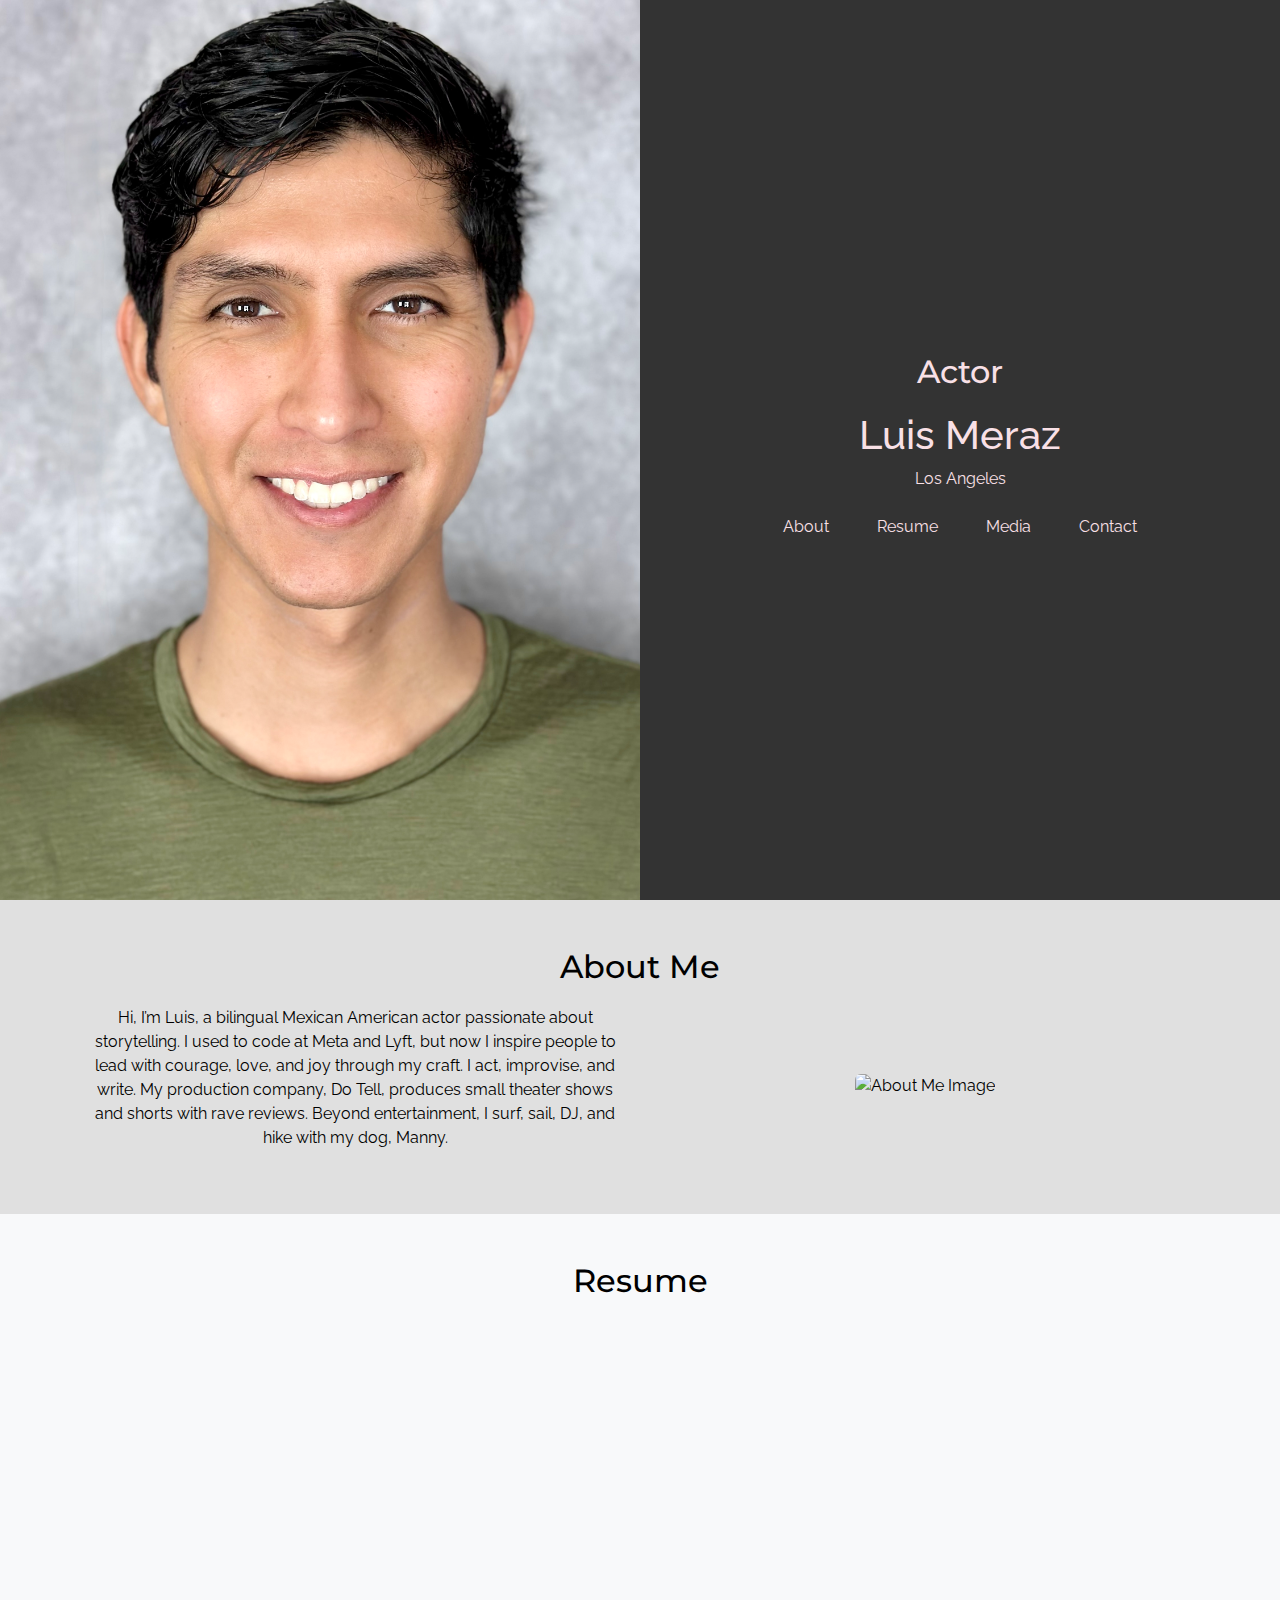
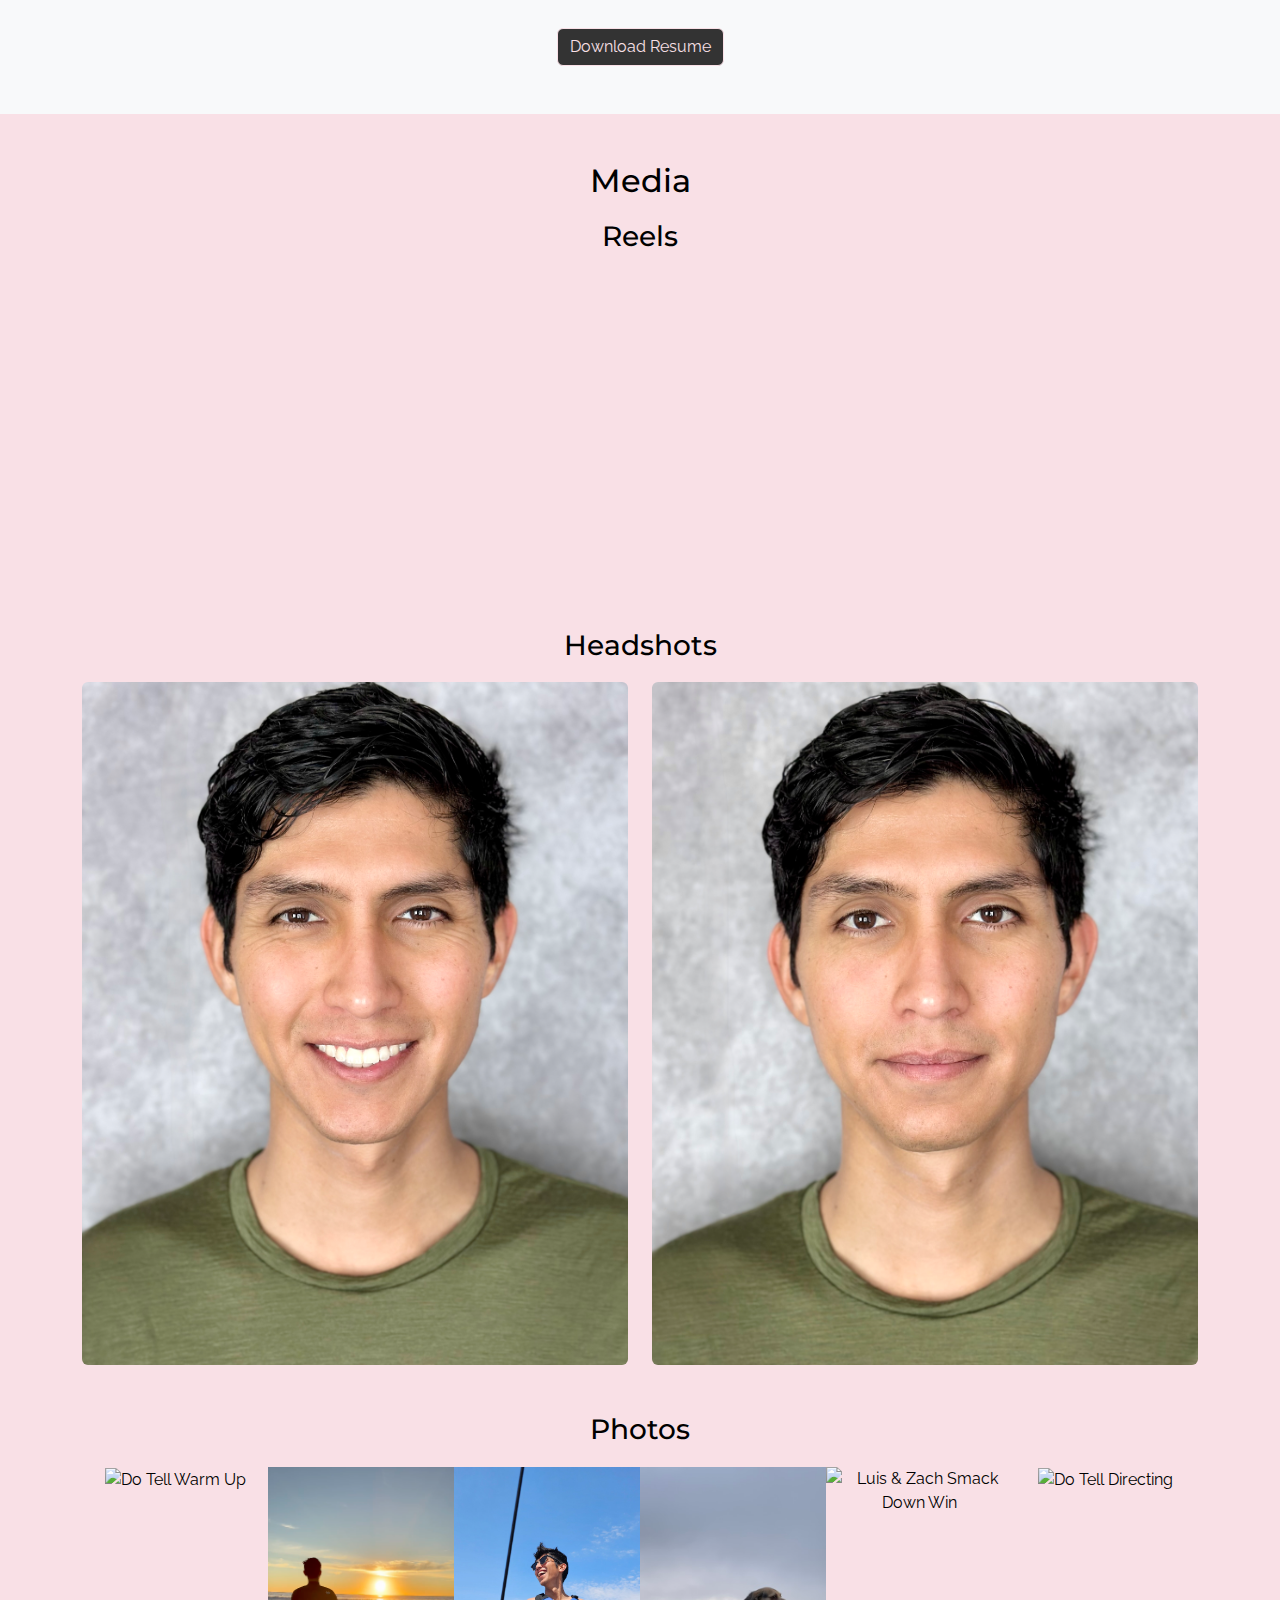
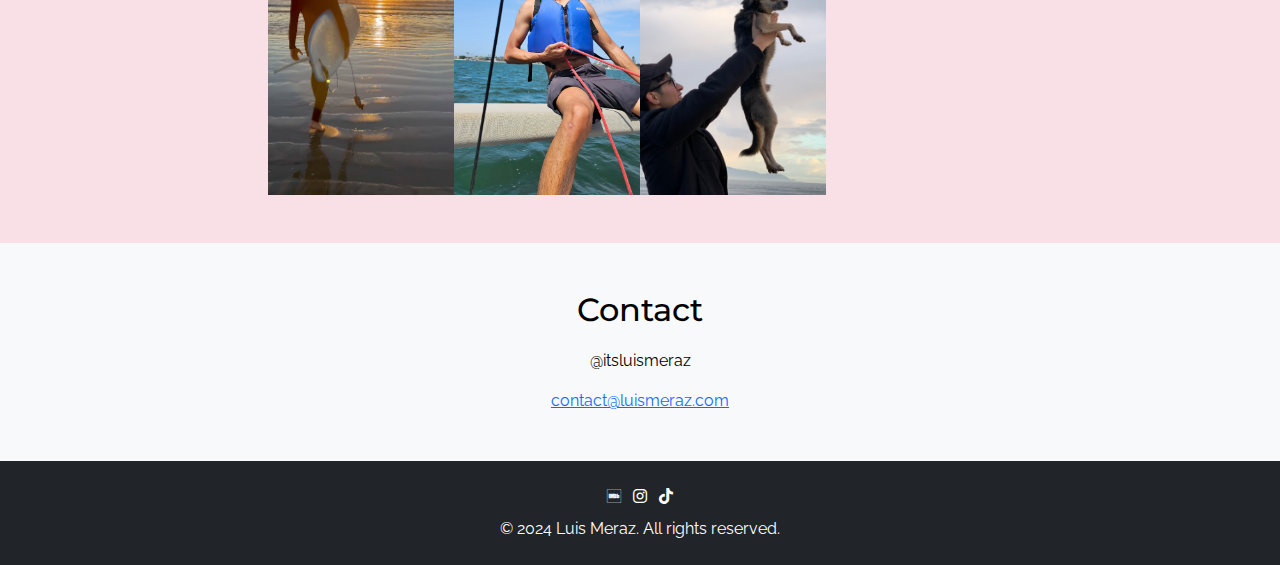
==== index.html @ 1bcaa669 "update footer" ====
<!DOCTYPE html>
<html lang="en">
   <head>
      <meta charset="UTF-8">
      <meta name="viewport" content="width=device-width, initial-scale=1.0">
      <title>Luis Meraz Website</title>
      <!-- External Styles and Fonts -->
      <link rel="stylesheet" href="https://cdnjs.cloudflare.com/ajax/libs/font-awesome/6.4.0/css/all.min.css">
      <link href="https://cdn.jsdelivr.net/npm/bootstrap@5.3.0/dist/css/bootstrap.min.css" rel="stylesheet">
      <link rel="stylesheet" href="styles.css">
      <link href="https://fonts.googleapis.com/css2?family=Raleway:wght@400;700&family=Montserrat:wght@400;700&display=swap" rel="stylesheet">
   </head>
   <body>
      <div class="container-fluid g-0">
         <!-- Header Section -->
         <section id="landing">
            <div class="row g-0">
               <div class="col-md-6 d-flex align-items-center justify-content-center img-container">
                  <img src="images/headshots/luis-meraz-headshot-commercial.jpeg" alt="Actor Headshot" class="img-fluid">
               </div>
               <div class="col-md-6 d-flex align-items-center justify-content-center nav-right">
                  <div class="text-center">
                     <h2 class="actor-title">Actor</h2>
                     <h1 class="actor-name">Luis Meraz</h1>
                     <p class="actor-location">Los Angeles</p>
                     <nav>
                        <ul class="nav justify-content-center">
                           <li class="nav-item mx-2"><a href="#about" class="nav-link">About</a></li>
                           <li class="nav-item mx-2"><a href="#resume" class="nav-link">Resume</a></li>
                           <li class="nav-item mx-2"><a href="#media" class="nav-link">Media</a></li>
                           <li class="nav-item mx-2"><a href="#contact" class="nav-link">Contact</a></li>
                        </ul>
                     </nav>
                  </div>
               </div>
            </div>
         </section>
         <!-- About Section -->
         <section id="about" class="py-5 text-center">
            <div class="container">
               <h2>About Me</h2>
               <div class="row align-items-center">
                  <div class="col-md-6">
                     <p>Hi, I’m Luis, a bilingual Mexican American actor passionate about storytelling. I used to code at Meta and Lyft, but now I inspire people to lead with courage, love, and joy through my craft. I act, improvise, and write. My production company, Do Tell, produces small theater shows and shorts with rave reviews. Beyond entertainment, I surf, sail, DJ, and hike with my dog, Manny.</p>
                  </div>
                  <div class="col-md-6">
                     <img src="images/photos/luis-zach-smackdown-breath.jpg" class="about-img rounded img-fluid" alt="About Me Image">
                  </div>
               </div>
            </div>
         </section>
         <!-- Resume Section -->
         <section id="resume" class="py-5 bg-light text-center">
            <div class="container">
               <h2>Resume</h2>
               <iframe src="files/luis-meraz-actor-resume.pdf#toolbar=0" width="80%" height="300px" class="border-0"></iframe>
            </div>
            <a href="files/luis-meraz-actor-resume.pdf" class="btn btn-custom">Download Resume</a>
         </section>
         <!-- Media Section -->
         <section id="media" class="py-5 text-center">
            <div class="container">
               <h2>Media</h2>
               <!-- Reels Section -->
               <div id="reels" class="mb-5">
                  <h3>Reels</h3>
                  <div class="row">
                     <div class="col-md-6">
                        <!-- <div class="ratio ratio-16x9"> -->
                        <div style="padding:56.25% 0 0 0;position:relative;"><iframe src="https://player.vimeo.com/video/1016632516?h=627ca876b2&badge=0&autopause=0&player_id=0&app_id=58479/embed" allow="autoplay; fullscreen; picture-in-picture" allowfullscreen frameborder="0" style="position:absolute;top:0;left:0;width:100%;height:100%;"></iframe></div>
                        <!-- </div> -->
                     </div>
                     <div class="col-md-6">
                        <!-- <div class="ratio ratio-16x9"> -->
                        <div style="padding:56.25% 0 0 0;position:relative;"><iframe src="https://player.vimeo.com/video/1016399625?h=0dc6b3b6d0&amp;badge=0&amp;autopause=0&amp;player_id=0&amp;app_id=58479" frameborder="0" allow="autoplay; fullscreen; picture-in-picture; clipboard-write" style="position:absolute;top:0;left:0;width:100%;height:100%;" title="luis-meraz-drama-mod-reel-02"></iframe></div>
                        <script src="https://player.vimeo.com/api/player.js"></script>
                        <!-- </div> -->
                     </div>
                  </div>
               </div>
               <!-- Headshots Section -->
               <div id="headshots">
                  <h3>Headshots</h3>
                  <div class="row">
                     <div class="col-md-6"><a href="images/headshots/luis-meraz-headshot-commercial.jpeg" download></a><img src="images/headshots/luis-meraz-headshot-commercial.jpeg" class="img-fluid rounded headshot-img" alt="Commercial Headshot"></a></div>
                     <div class="col-md-6"><a href="images/headshots/luis-meraz-headshot-theatrical.jpeg" download></a><img src="images/headshots/luis-meraz-headshot-theatrical.jpeg" class="img-fluid rounded headshot-img" alt="Theatrical Headshot"></a></div>
                  </div>
               </div>
               <!-- Photos Section -->
               <div id="Photos" class="mt-5">
                  <h3 class="text-center">Photos</h3>
                  <div class="row g-0">
                     <div class="col-md-2 col-sm-3 p-0">
                        <img src="images/photos/do-tell-warm-up.jpg" class="img-fluid rounded-0 photo-img" alt="Do Tell Warm Up">
                     </div>
                     <div class="col-md-2 col-sm-3 p-0">
                      <img src="images/photos/luis-surfing.png" class="img-fluid rounded-0 photo-img" alt="Luis Surfing">
                     </div>
                     <div class="col-md-2 col-sm-3 p-0">
                      <img src="images/photos/luis-sailing.jpg" class="img-fluid rounded-0 photo-img" alt="Luis Sailing">
                     </div>
                     <div class="col-md-2 col-sm-3 p-0">
                      <img src="images/photos/luis-manny.jpeg" class="img-fluid rounded-0 photo-img" alt="Luis & Manny">
                     </div>
                     <div class="col-md-2 col-sm-3 p-0">
                      <img src="images/photos/luis-zach-smackdown-stunned.jpg" class="img-fluid rounded-0 photo-img" alt="Luis & Zach Smack Down Win">
                     </div>
                     <div class="col-md-2 col-sm-3 p-0">
                        <img src="images/photos/do-tell-directing.jpg" class="img-fluid rounded-0 photo-img" alt="Do Tell Directing">
                     </div>
                  </div>
               </div>
            </div>
         </section>
        <!-- Contact Section -->
        <section id="contact" class="py-5 bg-light text-center">
          <div class="container">
              <h2>Contact</h2>
              <p>@itsluismeraz</p>
              <a href= "mailto: contact@luismeraz.com"> contact@luismeraz.com </a>
          </div>
        </section>
         <!-- Footer -->
         <footer class="bg-dark text-white py-4">
            <div class="container text-center">
               <ul class="list-inline mb-0">
                  <li class="list-inline-item"><a class="text-white" href="https://www.imdb.com/name/nm16037724/"><i class="fab fa-imdb"></i></a></li>
                  <li class="list-inline-item"><a class="text-white" href="https://www.instagram.com/itsluismeraz"><i class="fab fa-instagram"></i></a></li>
                  <li class="list-inline-item"><a class="text-white" href="https://www.tiktok.com/@itsluismeraz"><i class="fab fa-tiktok"></i></a></li>
                  <!-- <li class="list-inline-item"><a class="text-white" href="https://www.facebook.com/itsluismeraz"><i class="fab fa-facebook-f"></i></a></li> -->
                  <!-- <li class="list-inline-item"><a class="text-white" href="https://twitter.com/itsluismeraz"><i class="fab fa-twitter"></i></a></li> -->
               </ul>
               <p class="mb-0 mt-2">&#169; 2024 Luis Meraz. All rights reserved.</p>
            </div>
         </footer>
      </div>
      <!-- Bootstrap JS -->
      <script src="https://cdn.jsdelivr.net/npm/bootstrap@5.3.0/dist/js/bootstrap.bundle.min.js"></script>
   </body>
</html>
---- styles.css ----
:root {
    --primary-color: #f5f5dc;         /* Soft Beige */
    --secondary-color: #e0e0e0;       /* Light Warm Gray */
    --accent-color: #f9e0e6;          /* Pale Pink */
    --highlight-color: #333;          /* Dark Gray */
    --text-color: #000;               /* Black for Text */
  }
  
  /* Global Styling */
  body, html {
    height: 100%;
    font-family: 'Raleway', sans-serif;
    background-color: var(--primary-color);
    color: var(--text-color);
  }

  /* Container Styling */
.img-container {
    height: 100vh;  /* Full viewport height by default */
  }
  
  /* Container Styling */
  .container-fluid {
    height: 100vh;
    background-color: var(--primary-color);
  }
  
/* Image Styling */
.img-fluid {
    width: 100%;
    height: 100%;  /* Make image fill the container */
    object-fit: cover;  /* Ensure the image covers the container */
  }
  
  
  /* Navigation & Button Styling */
  .nav-right, .btn-custom {
    background-color: var(--highlight-color);
    color: var(--accent-color);
  }
  
  .nav-link, .btn-custom {
    color: var(--accent-color);
  }
  
  .btn-custom {
    border: 1px solid var(--accent-color);
  }
  
  .btn-custom:hover {
    background-color: var(--accent-color);
    color: var(--highlight-color);
  }
  
  /* Section Headers */
  section h2, section h3 {
    font-family: 'Montserrat', sans-serif;
    margin-bottom: 20px;
  }
  
  /* Section Background Colors */
  #about {
    background-color: var(--secondary-color);
  }
  
  #resume, #improv {
    background-color: var(--primary-color);
  }
  
  #media {
    background-color: var(--accent-color);
  }
  
  /* Responsive Styles */
  @media (max-width: 768px) {
    .nav-item {
      margin: 10px 0;
    }
  
    iframe {
      width: 100%;
    }
  
    .ratio {
      height: 300px;
    }
  }
  
  /* Responsive Styling for Mobile */
@media (max-width: 768px) {
    .img-container {
      height: 60vh;  /* Half of the viewport height on mobile */
    }
  }
  
  /* Image Styling for About Me Section */
.about-img {
    width: 60%;  /* Set a smaller width */
    height: auto;  /* Maintain aspect ratio */
    margin: 20px auto;  /* Center the image */
  }
  

  /* Default Image Styling */
.headshot-img {
    width: 100%;   /* Full width by default */
    height: auto;  /* Maintain aspect ratio */
  }
  
  /* Mobile Specific Styling */
  @media (max-width: 768px) {
    .headshot-img {
      width: 75%;  /* Reduce width to 75% on mobile */
      margin: 10px auto; /* Center with margin */
    }

    .photo-img {
      width: 75%;  /* Reduce width to 75% on mobile */
      margin: 10px auto; /* Center with margin */
    }
  }
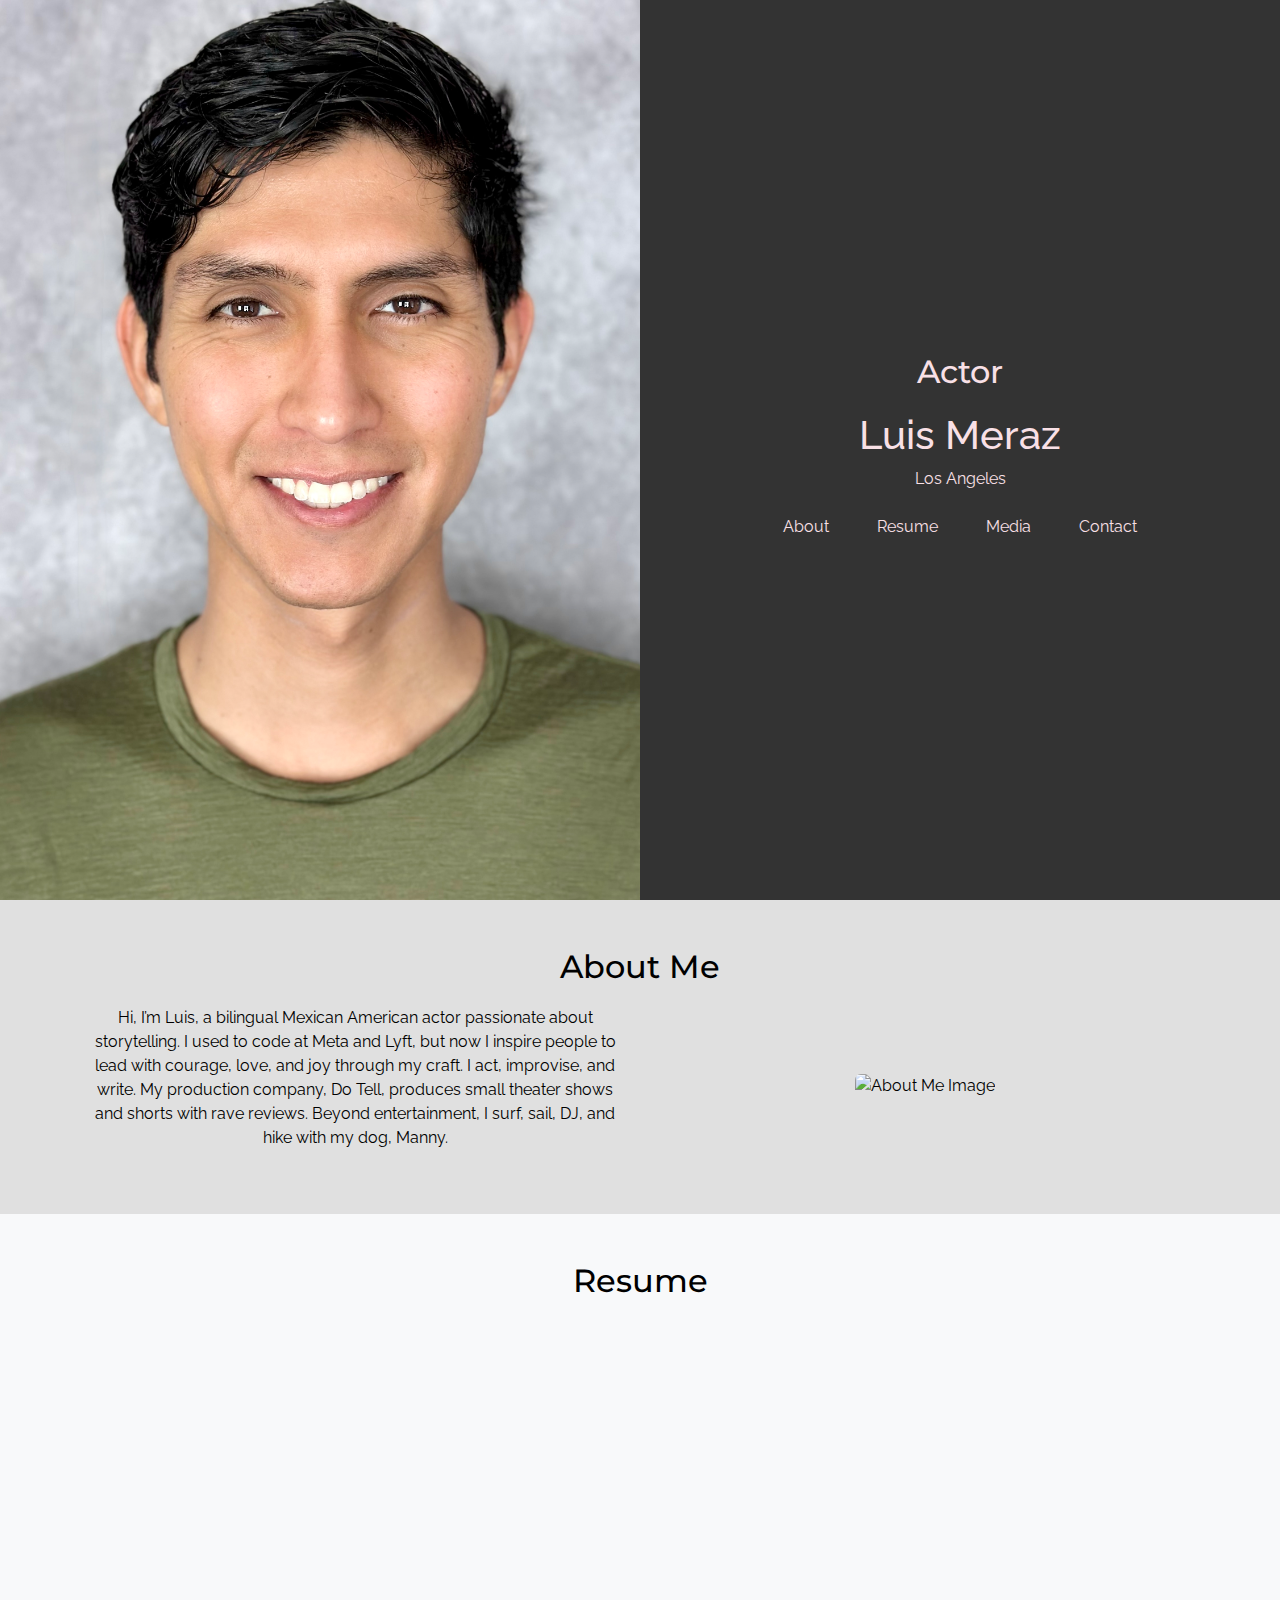
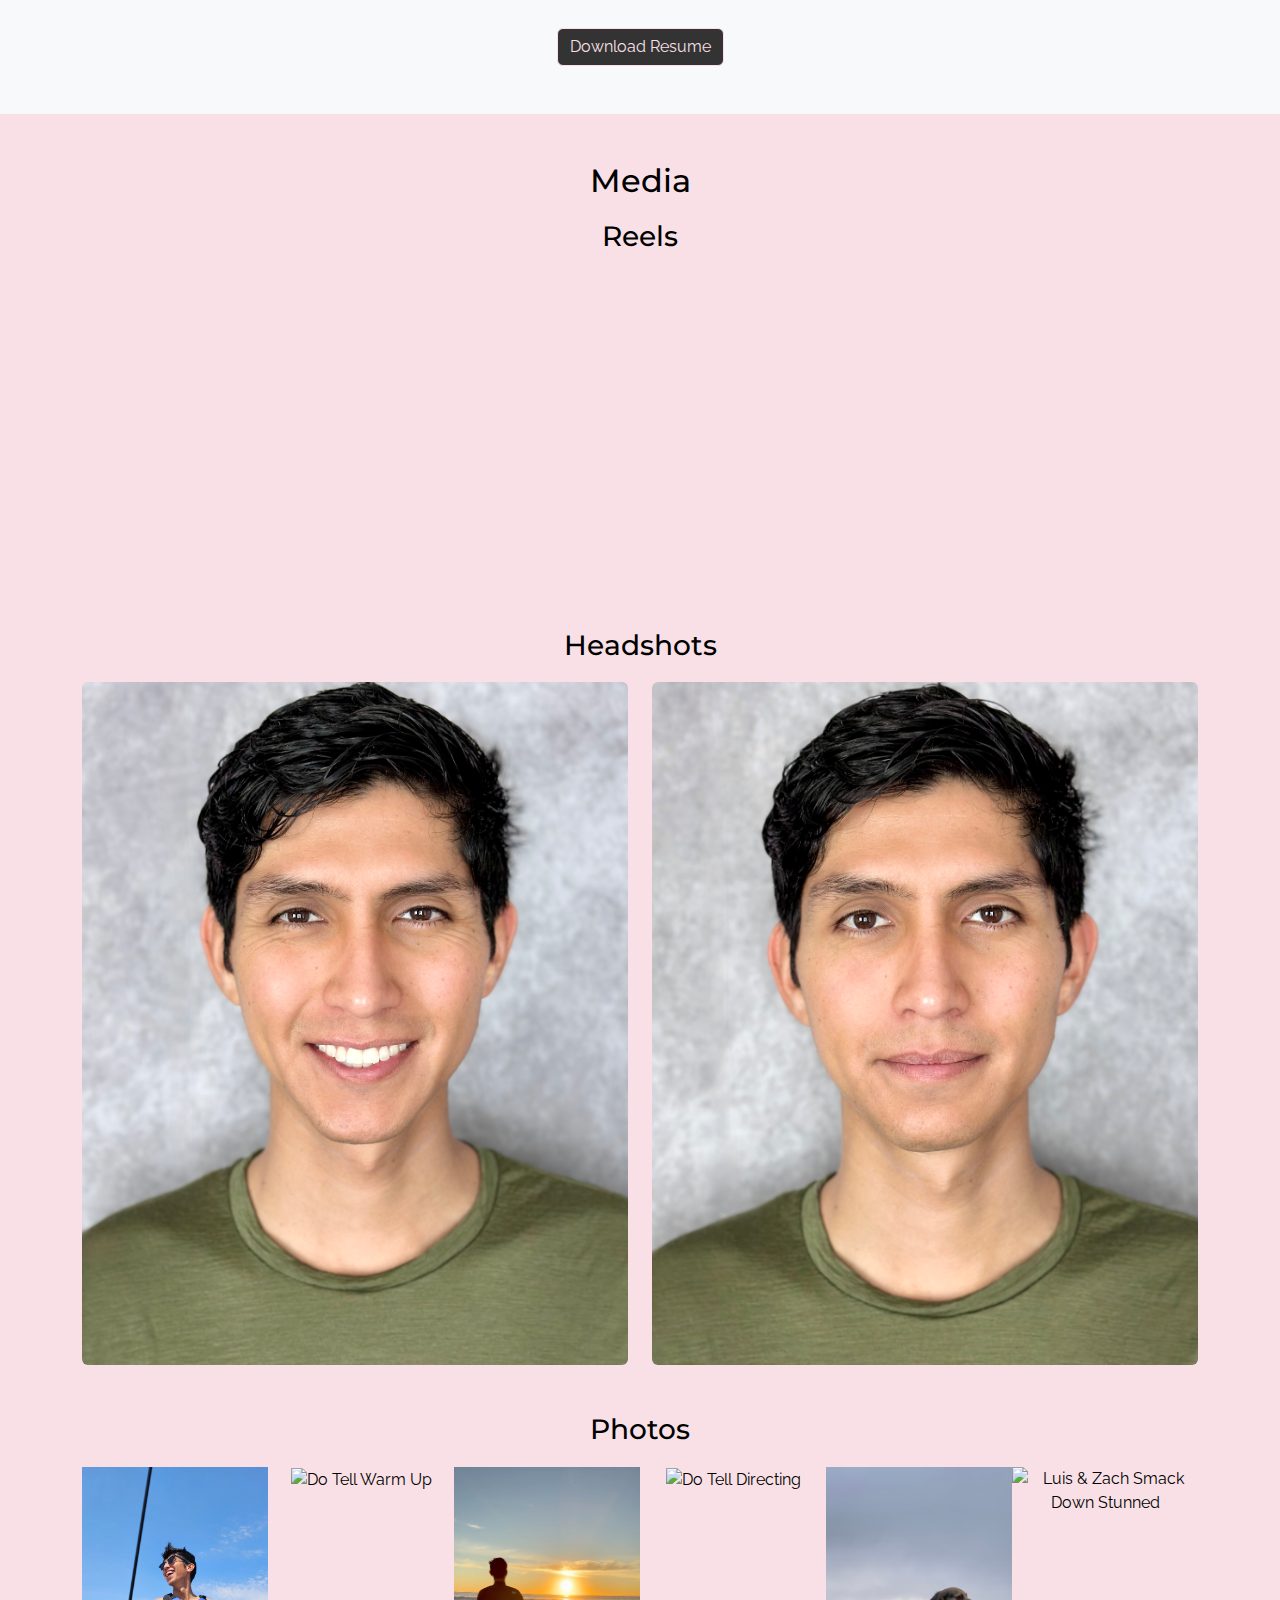
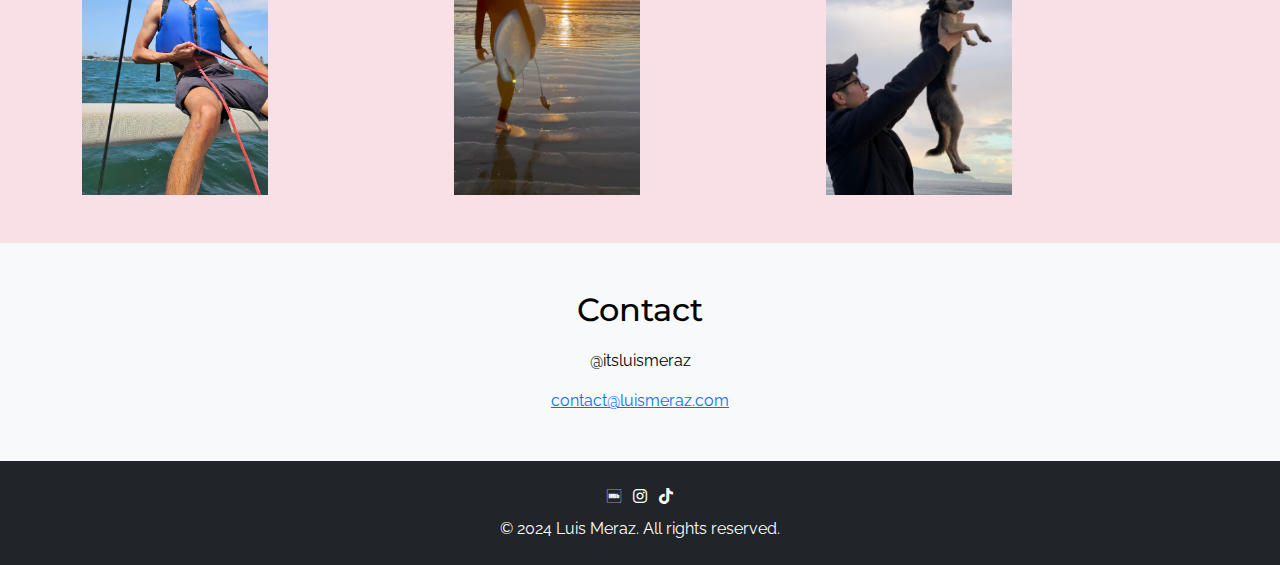
==== commit 3299f09e: "reorder photos" ====
--- a/index.html
+++ b/index.html
@@ -91,22 +91,22 @@
                   <h3 class="text-center">Photos</h3>
                   <div class="row g-0">
                      <div class="col-md-2 col-sm-3 p-0">
+                        <img src="images/photos/luis-sailing.jpg" class="img-fluid rounded-0 photo-img" alt="Luis Sailing">
+                     </div>
+                     <div class="col-md-2 col-sm-3 p-0">
                         <img src="images/photos/do-tell-warm-up.jpg" class="img-fluid rounded-0 photo-img" alt="Do Tell Warm Up">
                      </div>
                      <div class="col-md-2 col-sm-3 p-0">
                       <img src="images/photos/luis-surfing.png" class="img-fluid rounded-0 photo-img" alt="Luis Surfing">
                      </div>
                      <div class="col-md-2 col-sm-3 p-0">
-                      <img src="images/photos/luis-sailing.jpg" class="img-fluid rounded-0 photo-img" alt="Luis Sailing">
+                        <img src="images/photos/do-tell-directing.jpg" class="img-fluid rounded-0 photo-img" alt="Do Tell Directing">
                      </div>
                      <div class="col-md-2 col-sm-3 p-0">
-                      <img src="images/photos/luis-manny.jpeg" class="img-fluid rounded-0 photo-img" alt="Luis & Manny">
-                     </div>
+                        <img src="images/photos/luis-manny.jpeg" class="img-fluid rounded-0 photo-img" alt="Luis & Manny">
+                       </div>
                      <div class="col-md-2 col-sm-3 p-0">
-                      <img src="images/photos/luis-zach-smackdown-stunned.jpg" class="img-fluid rounded-0 photo-img" alt="Luis & Zach Smack Down Win">
-                     </div>
-                     <div class="col-md-2 col-sm-3 p-0">
-                        <img src="images/photos/do-tell-directing.jpg" class="img-fluid rounded-0 photo-img" alt="Do Tell Directing">
+                      <img src="images/photos/luis-zach-smackdown-stunned.jpg" class="img-fluid rounded-0 photo-img" alt="Luis & Zach Smack Down Stunned">
                      </div>
                   </div>
                </div>
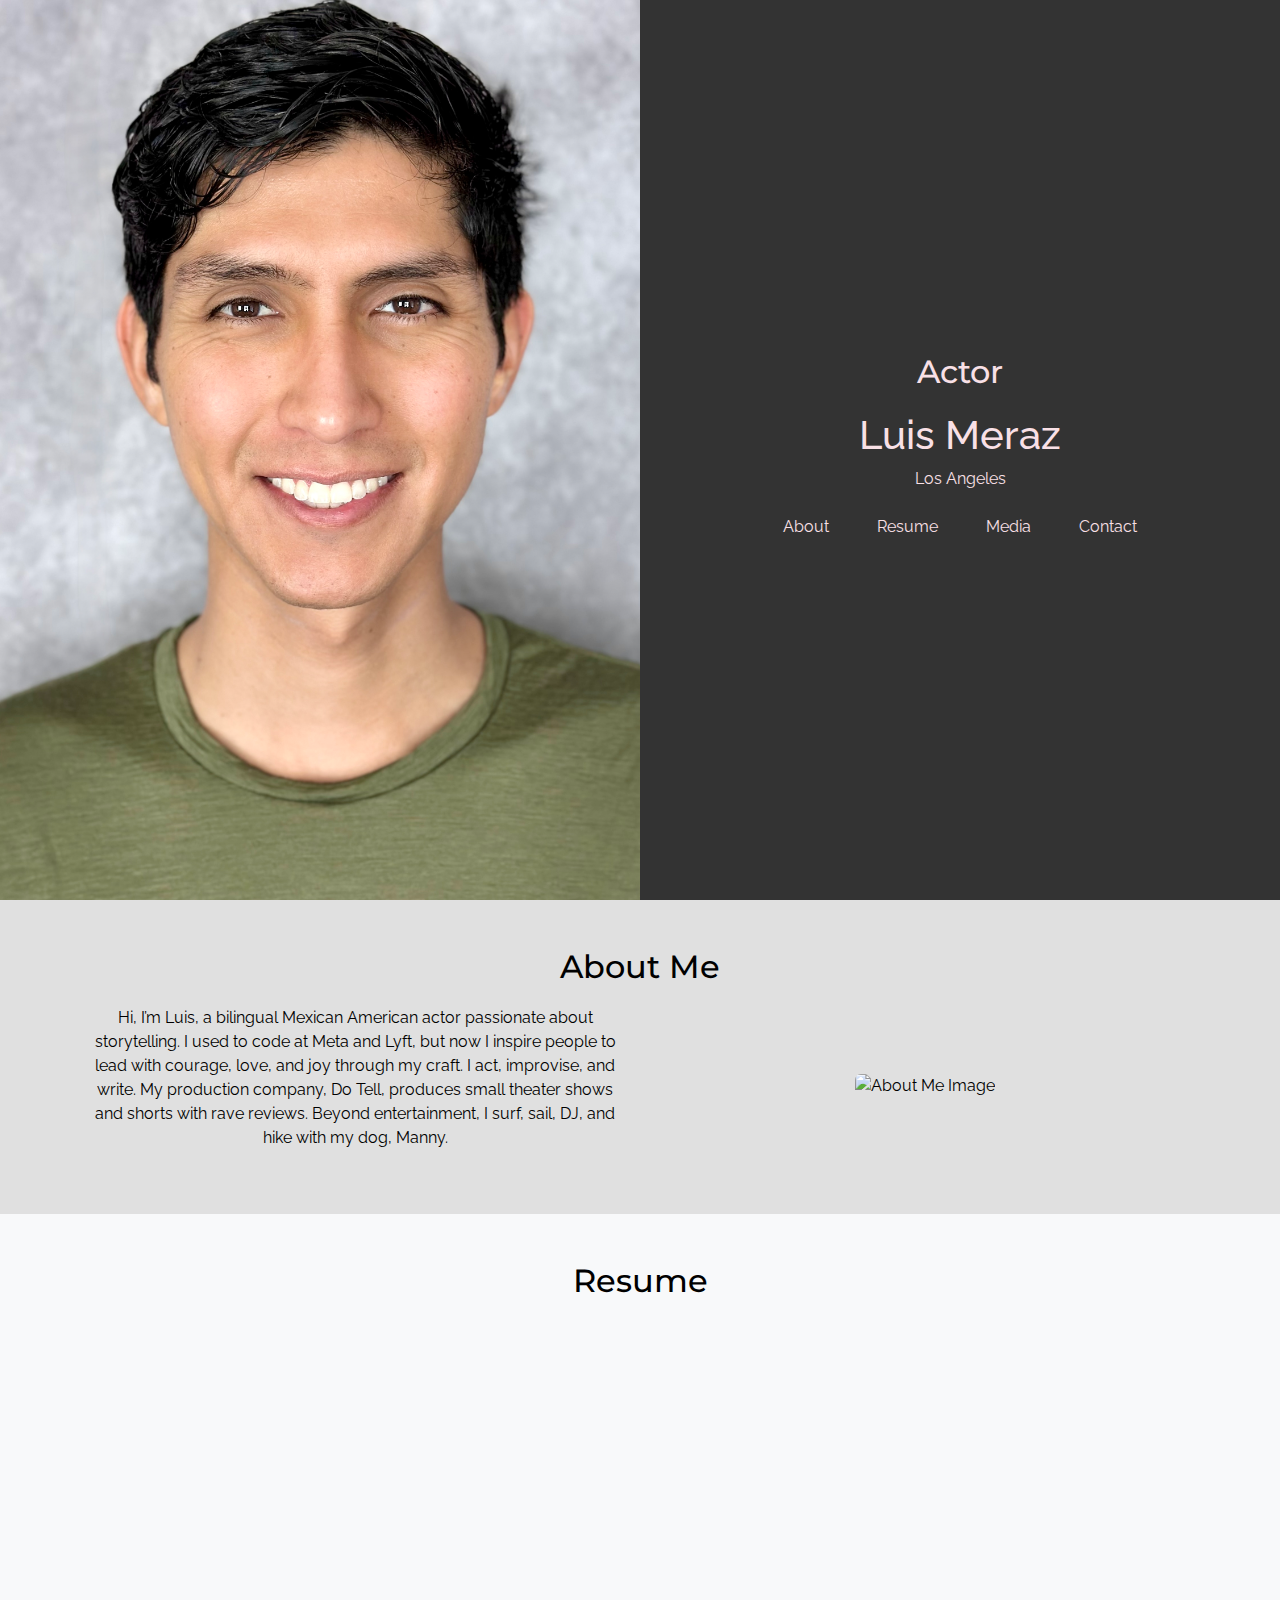
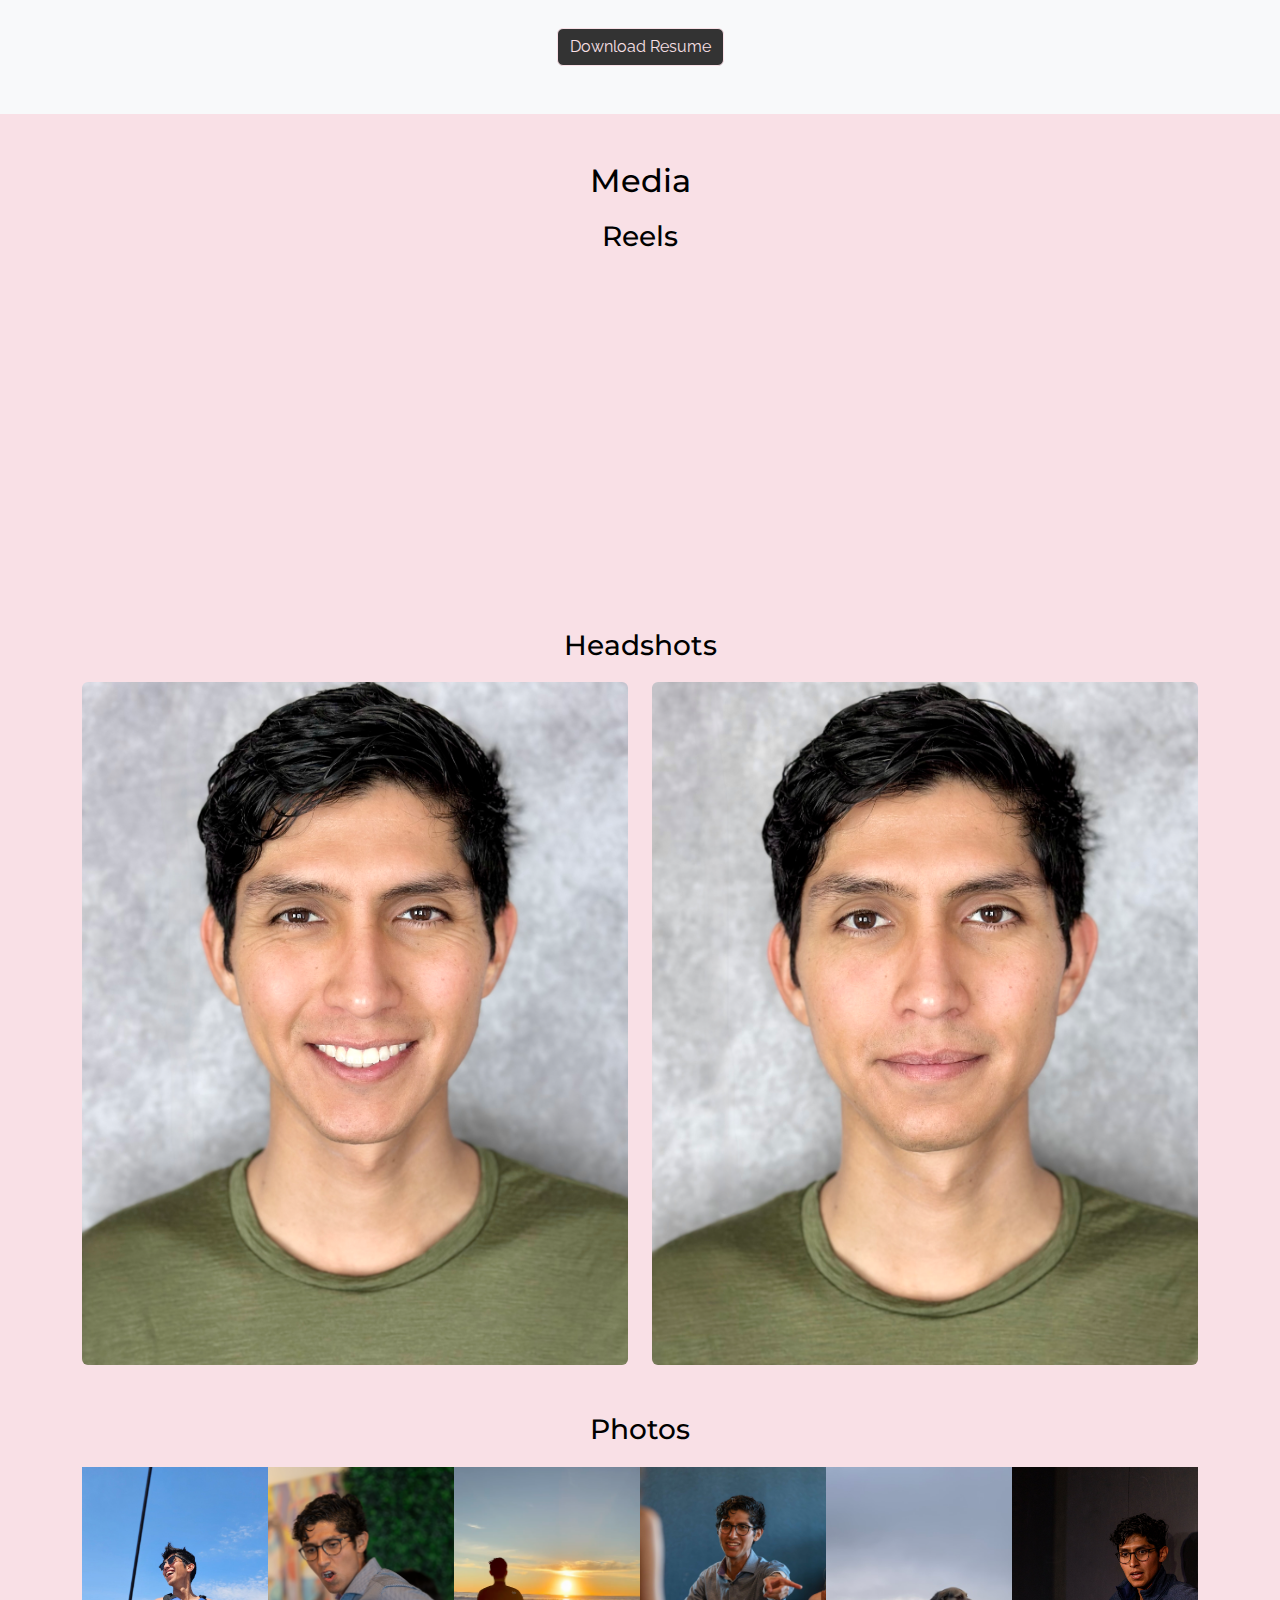
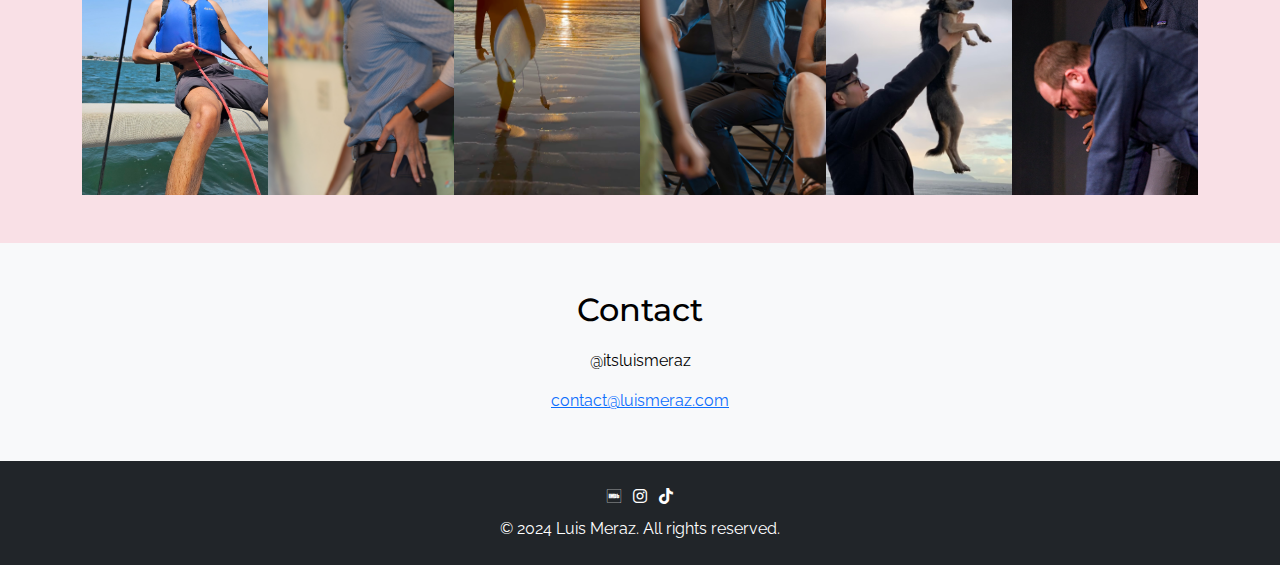
==== commit 49126c89: "minimize photo storage" ====
--- a/index.html
+++ b/index.html
@@ -72,7 +72,7 @@
                      </div>
                      <div class="col-md-6">
                         <!-- <div class="ratio ratio-16x9"> -->
-                        <div style="padding:56.25% 0 0 0;position:relative;"><iframe src="https://player.vimeo.com/video/1016399625?h=0dc6b3b6d0&amp;badge=0&amp;autopause=0&amp;player_id=0&amp;app_id=58479" frameborder="0" allow="autoplay; fullscreen; picture-in-picture; clipboard-write" style="position:absolute;top:0;left:0;width:100%;height:100%;" title="luis-meraz-drama-mod-reel-02"></iframe></div>
+                        <div style="padding:56.25% 0 0 0;position:relative;"><iframe src="https://player.vimeo.com/video/1016398601?h=9e50e3033f&amp;badge=0&amp;autopause=0&amp;player_id=0&amp;app_id=58479" frameborder="0" allow="autoplay; fullscreen; picture-in-picture; clipboard-write" style="position:absolute;top:0;left:0;width:100%;height:100%;" title="luis-meraz-drama-mod-reel-02"></iframe></div>
                         <script src="https://player.vimeo.com/api/player.js"></script>
                         <!-- </div> -->
                      </div>
@@ -91,22 +91,22 @@
                   <h3 class="text-center">Photos</h3>
                   <div class="row g-0">
                      <div class="col-md-2 col-sm-3 p-0">
-                        <img src="images/photos/luis-sailing.jpg" class="img-fluid rounded-0 photo-img" alt="Luis Sailing">
+                        <img src="images/photos/luis-sailing-min.jpg" class="img-fluid rounded-0 photo-img" alt="Luis Sailing">
                      </div>
                      <div class="col-md-2 col-sm-3 p-0">
-                        <img src="images/photos/do-tell-warm-up.jpg" class="img-fluid rounded-0 photo-img" alt="Do Tell Warm Up">
+                        <img src="images/photos/do-tell-warm-up-min.jpg" class="img-fluid rounded-0 photo-img" alt="Do Tell Warm Up">
                      </div>
                      <div class="col-md-2 col-sm-3 p-0">
-                      <img src="images/photos/luis-surfing.png" class="img-fluid rounded-0 photo-img" alt="Luis Surfing">
+                      <img src="images/photos/luis-surfing-min.png" class="img-fluid rounded-0 photo-img" alt="Luis Surfing">
                      </div>
                      <div class="col-md-2 col-sm-3 p-0">
-                        <img src="images/photos/do-tell-directing.jpg" class="img-fluid rounded-0 photo-img" alt="Do Tell Directing">
+                        <img src="images/photos/do-tell-directing-min.jpg" class="img-fluid rounded-0 photo-img" alt="Do Tell Directing">
                      </div>
                      <div class="col-md-2 col-sm-3 p-0">
-                        <img src="images/photos/luis-manny.jpeg" class="img-fluid rounded-0 photo-img" alt="Luis & Manny">
+                        <img src="images/photos/luis-manny-min.jpeg" class="img-fluid rounded-0 photo-img" alt="Luis & Manny">
                        </div>
                      <div class="col-md-2 col-sm-3 p-0">
-                      <img src="images/photos/luis-zach-smackdown-stunned.jpg" class="img-fluid rounded-0 photo-img" alt="Luis & Zach Smack Down Stunned">
+                      <img src="images/photos/luis-zach-smackdown-stunned-min.jpg" class="img-fluid rounded-0 photo-img" alt="Luis & Zach Smack Down Stunned">
                      </div>
                   </div>
                </div>
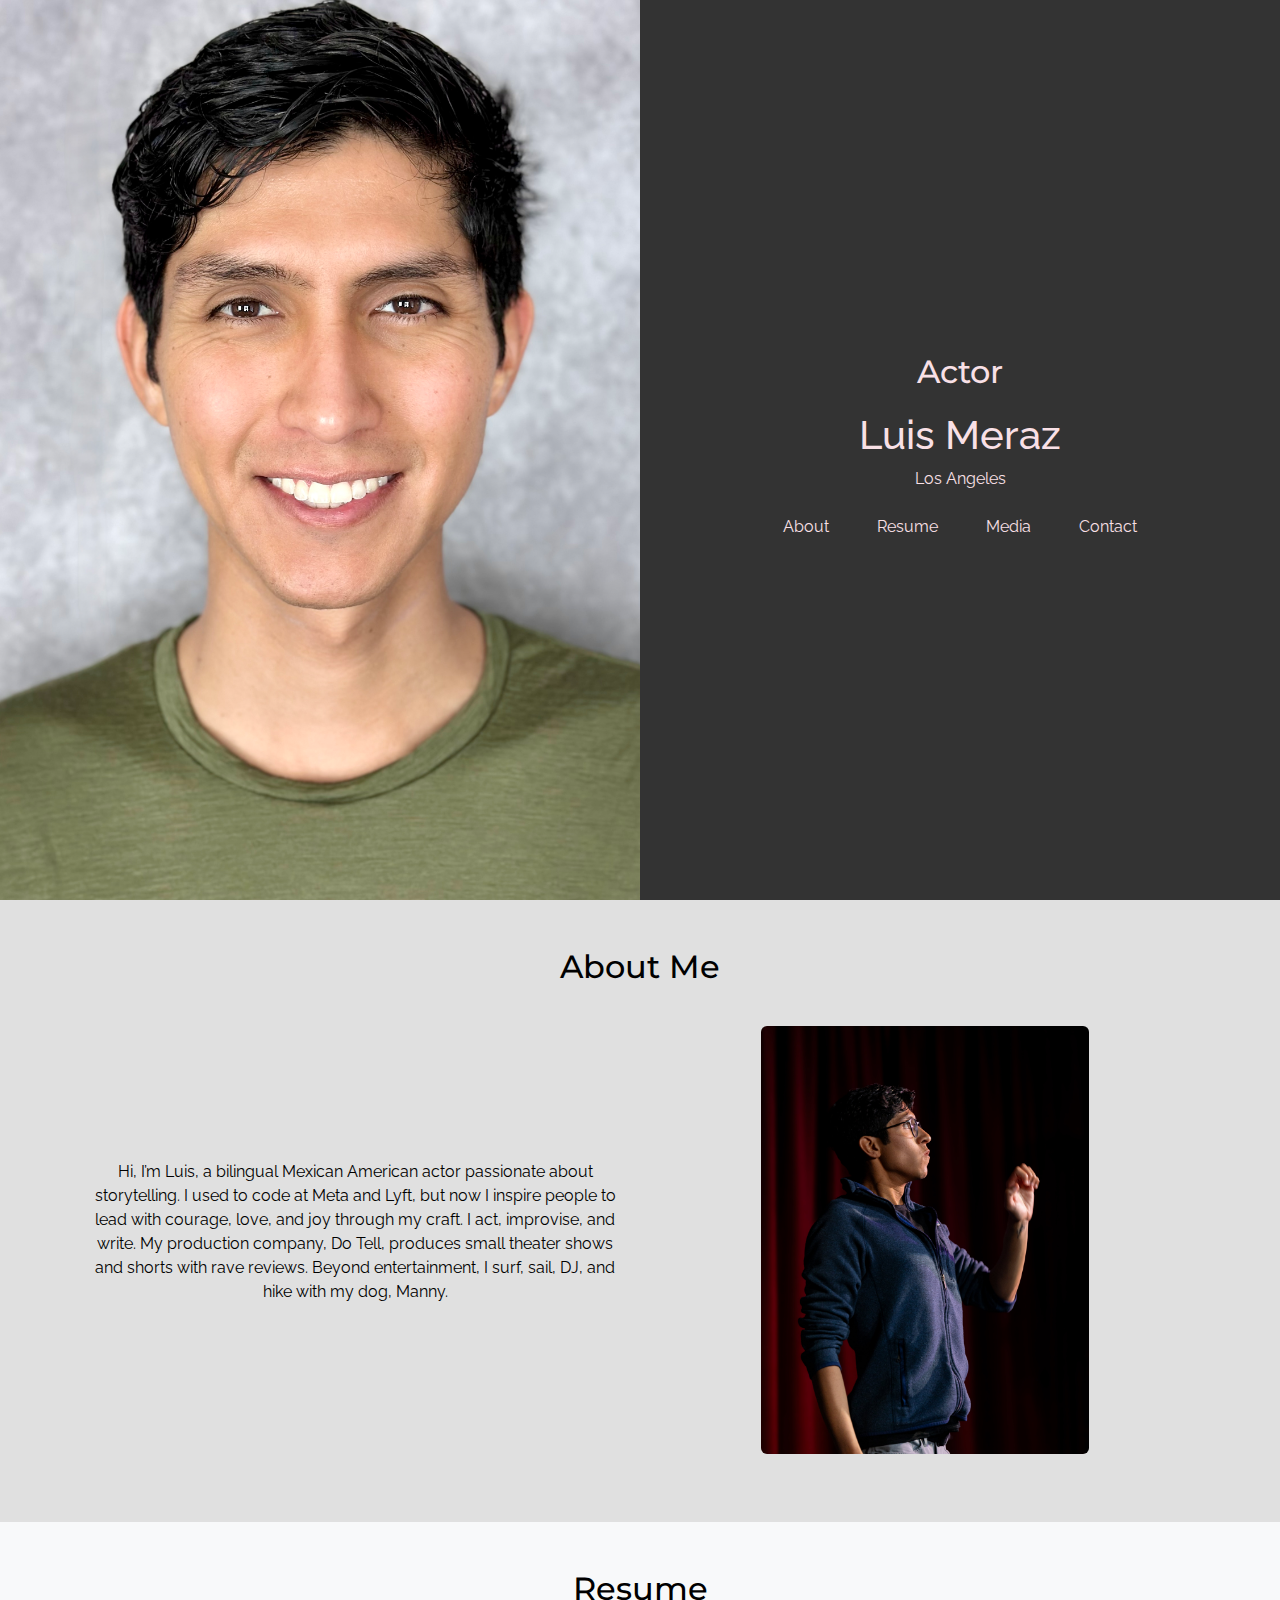
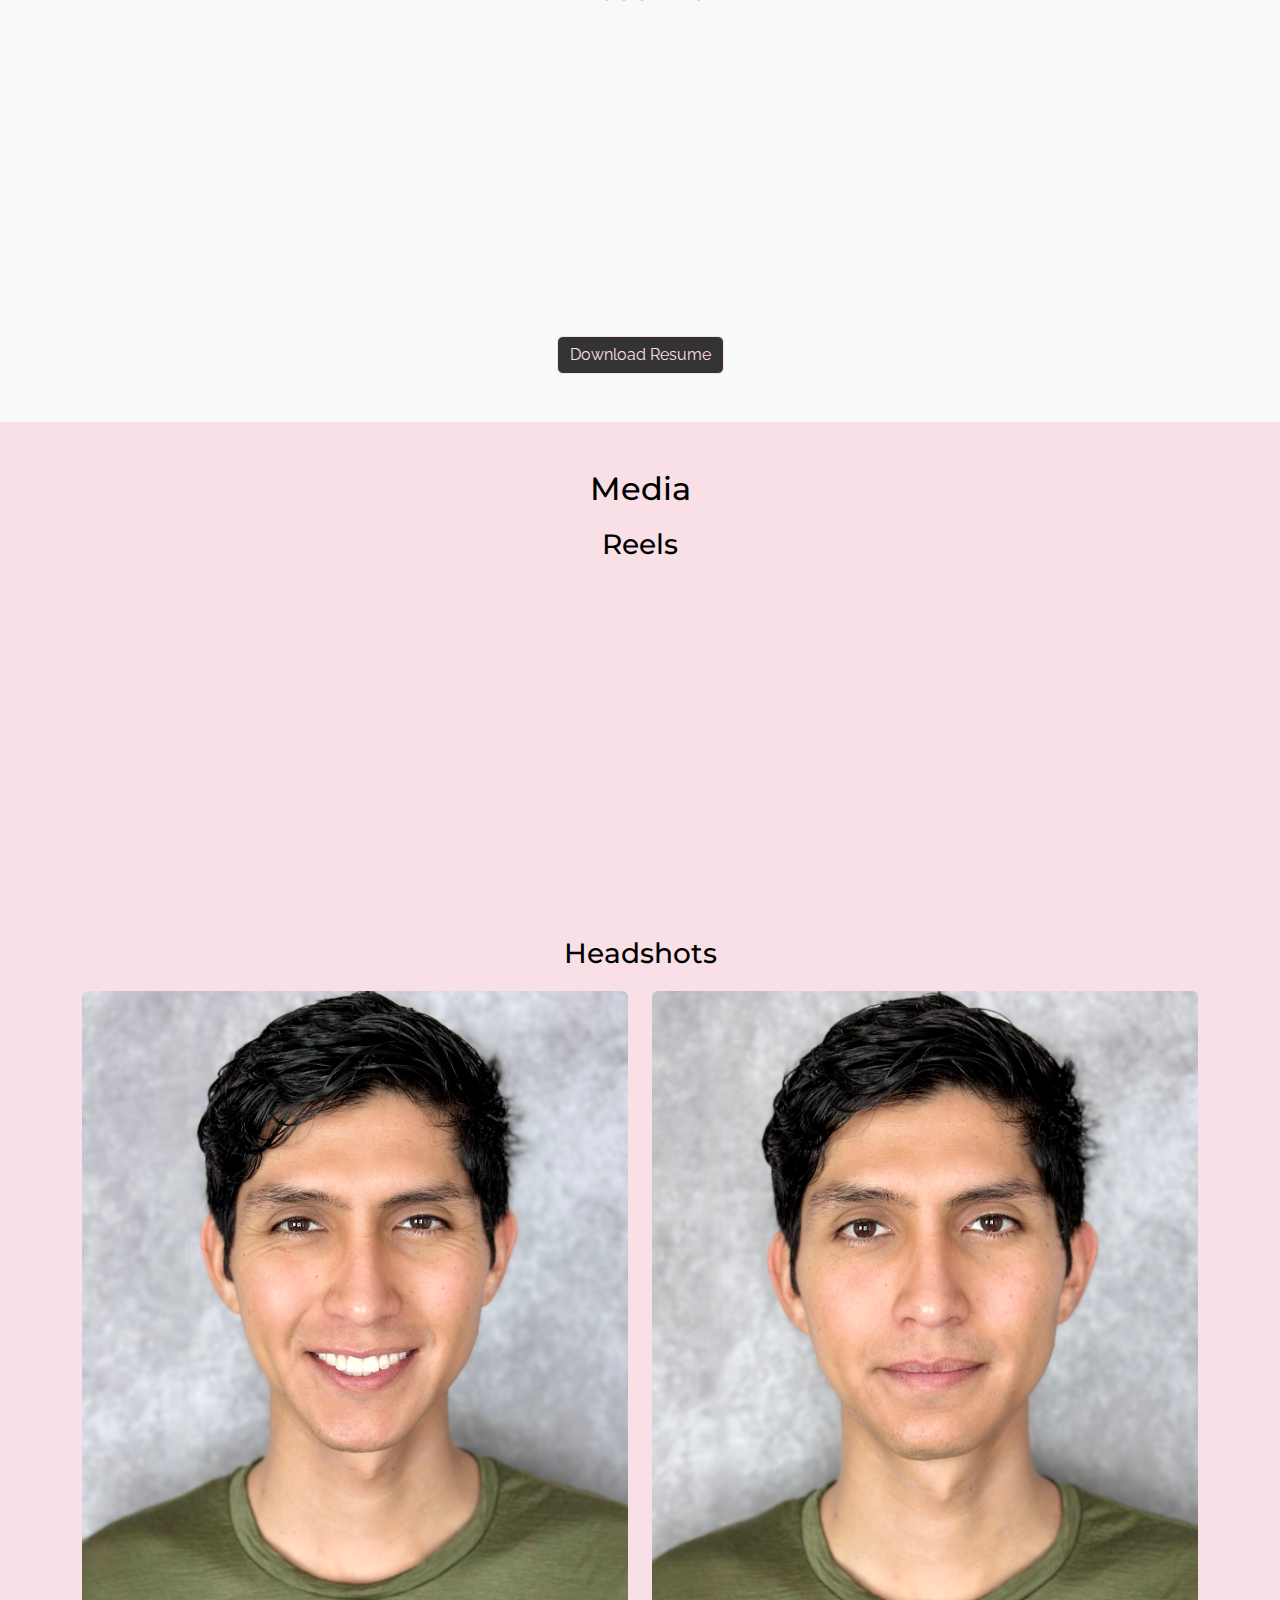
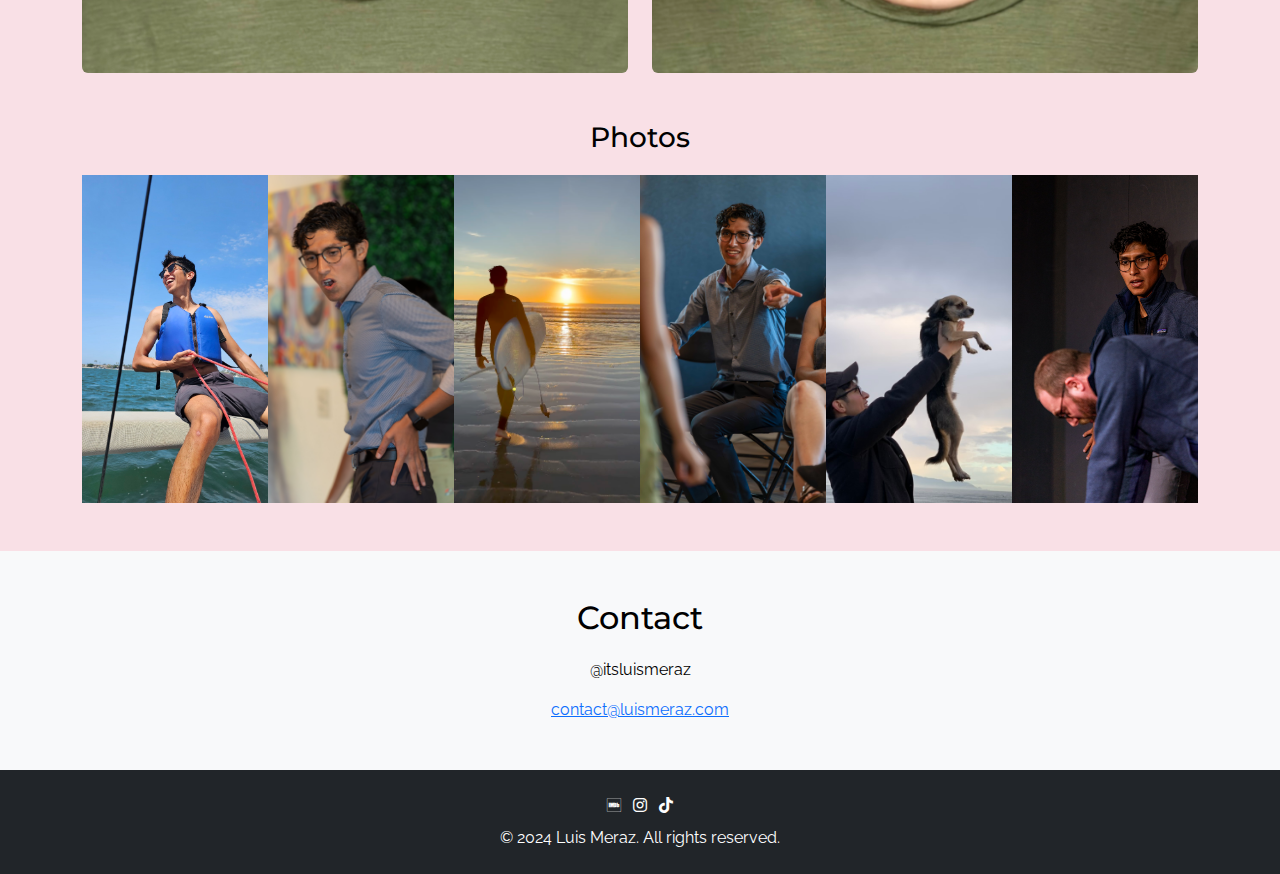
==== commit b92f5f97: "fix photos" ====
--- a/index.html
+++ b/index.html
@@ -44,7 +44,7 @@
                      <p>Hi, I’m Luis, a bilingual Mexican American actor passionate about storytelling. I used to code at Meta and Lyft, but now I inspire people to lead with courage, love, and joy through my craft. I act, improvise, and write. My production company, Do Tell, produces small theater shows and shorts with rave reviews. Beyond entertainment, I surf, sail, DJ, and hike with my dog, Manny.</p>
                   </div>
                   <div class="col-md-6">
-                     <img src="images/photos/luis-zach-smackdown-breath.jpg" class="about-img rounded img-fluid" alt="About Me Image">
+                     <img src="images/photos/luis-zach-smackdown-breath-min.jpg" class="about-img rounded img-fluid" alt="About Me Image">
                   </div>
                </div>
             </div>
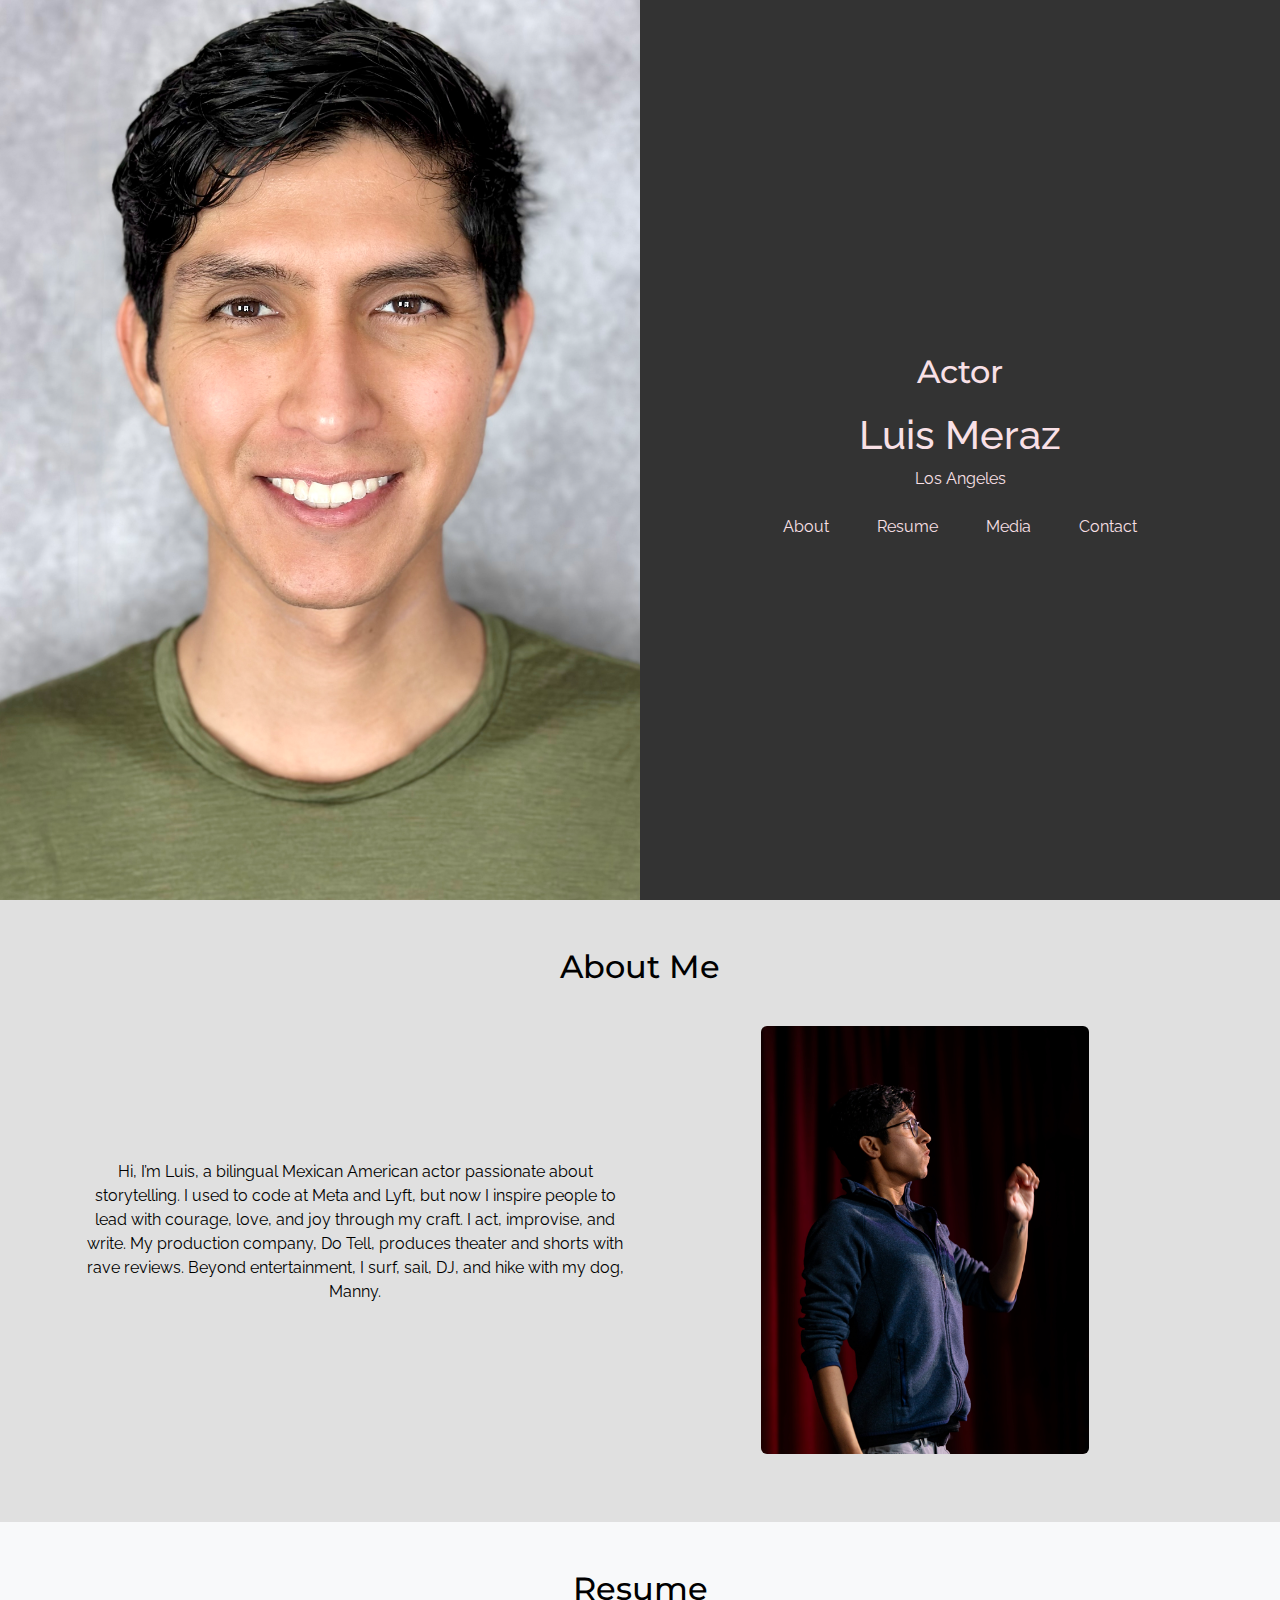
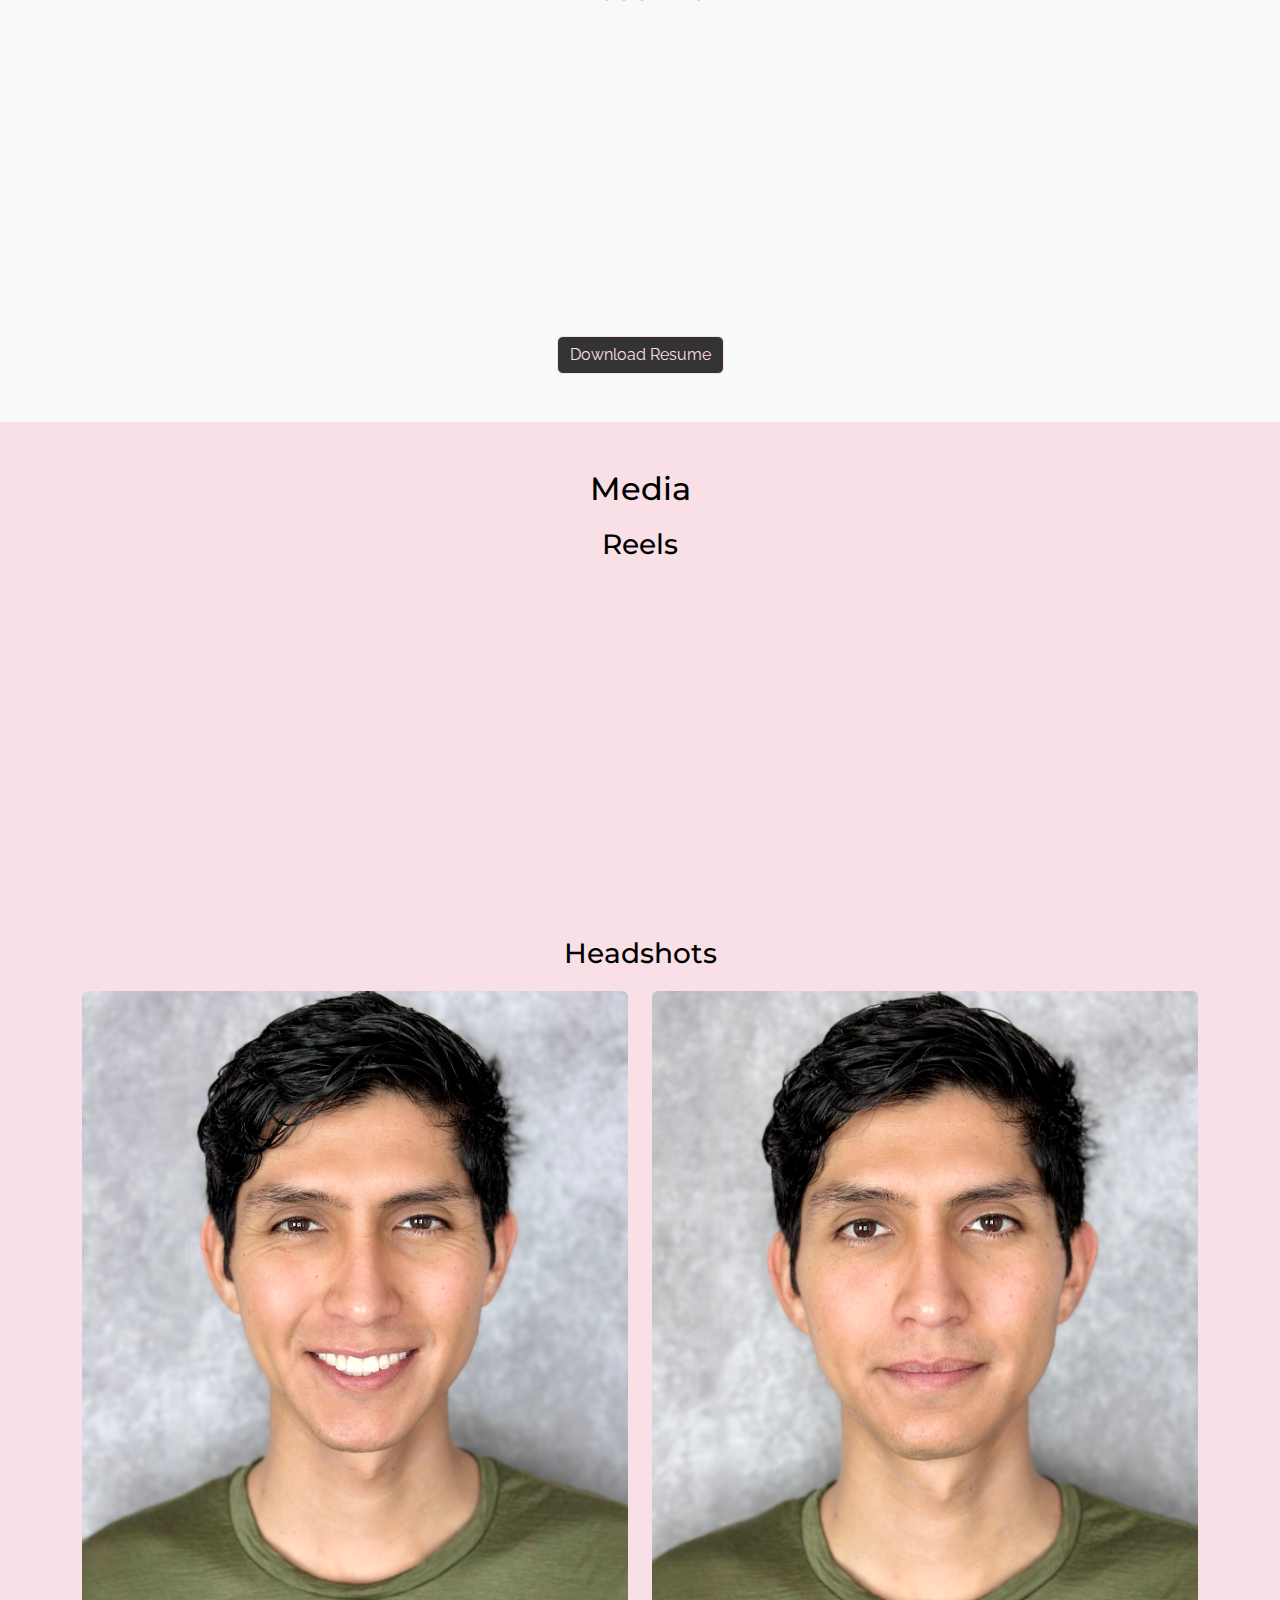
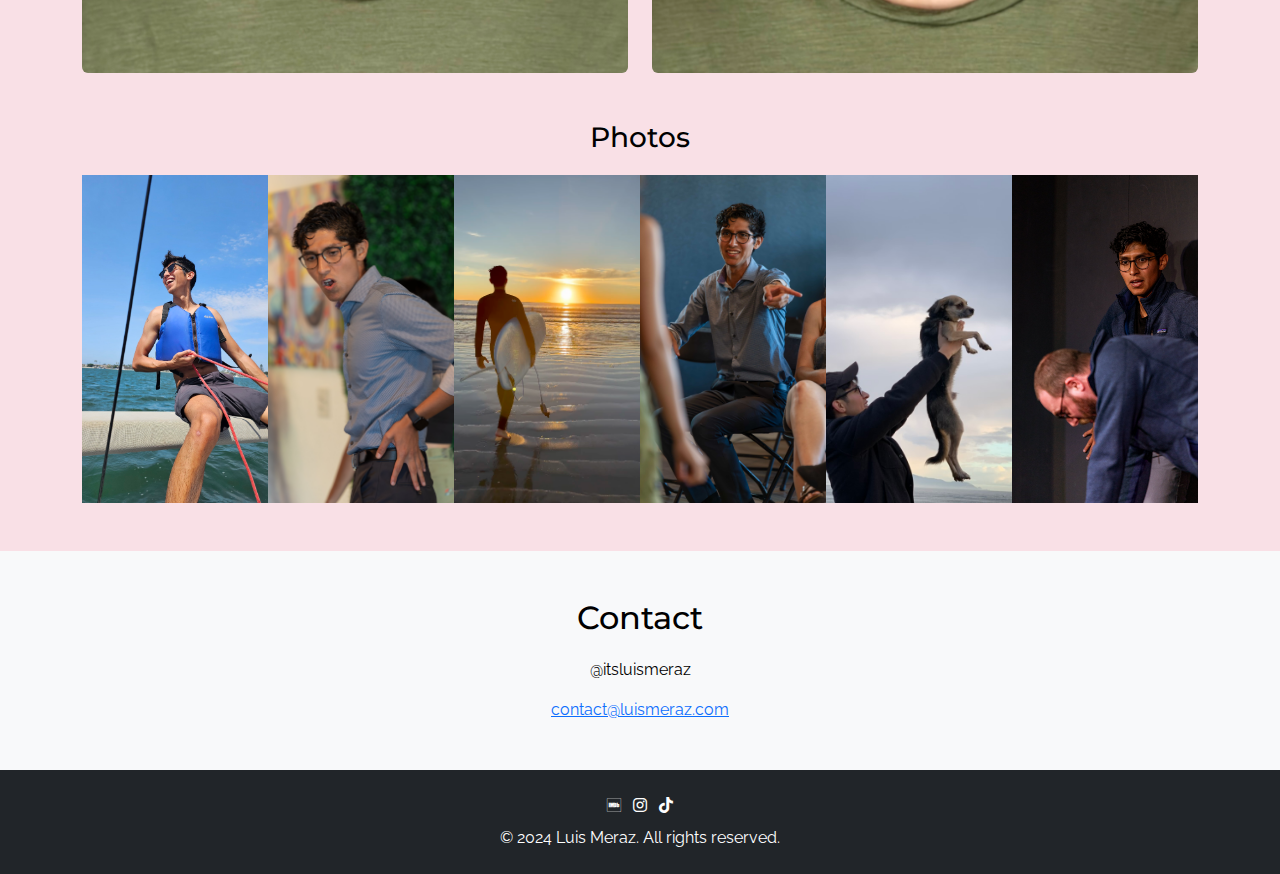
==== commit 51cb16e2: "update about me" ====
--- a/index.html
+++ b/index.html
@@ -41,7 +41,7 @@
                <h2>About Me</h2>
                <div class="row align-items-center">
                   <div class="col-md-6">
-                     <p>Hi, I’m Luis, a bilingual Mexican American actor passionate about storytelling. I used to code at Meta and Lyft, but now I inspire people to lead with courage, love, and joy through my craft. I act, improvise, and write. My production company, Do Tell, produces small theater shows and shorts with rave reviews. Beyond entertainment, I surf, sail, DJ, and hike with my dog, Manny.</p>
+                     <p>Hi, I’m Luis, a bilingual Mexican American actor passionate about storytelling. I used to code at Meta and Lyft, but now I inspire people to lead with courage, love, and joy through my craft. I act, improvise, and write. My production company, Do Tell, produces theater and shorts with rave reviews. Beyond entertainment, I surf, sail, DJ, and hike with my dog, Manny.</p>
                   </div>
                   <div class="col-md-6">
                      <img src="images/photos/luis-zach-smackdown-breath-min.jpg" class="about-img rounded img-fluid" alt="About Me Image">
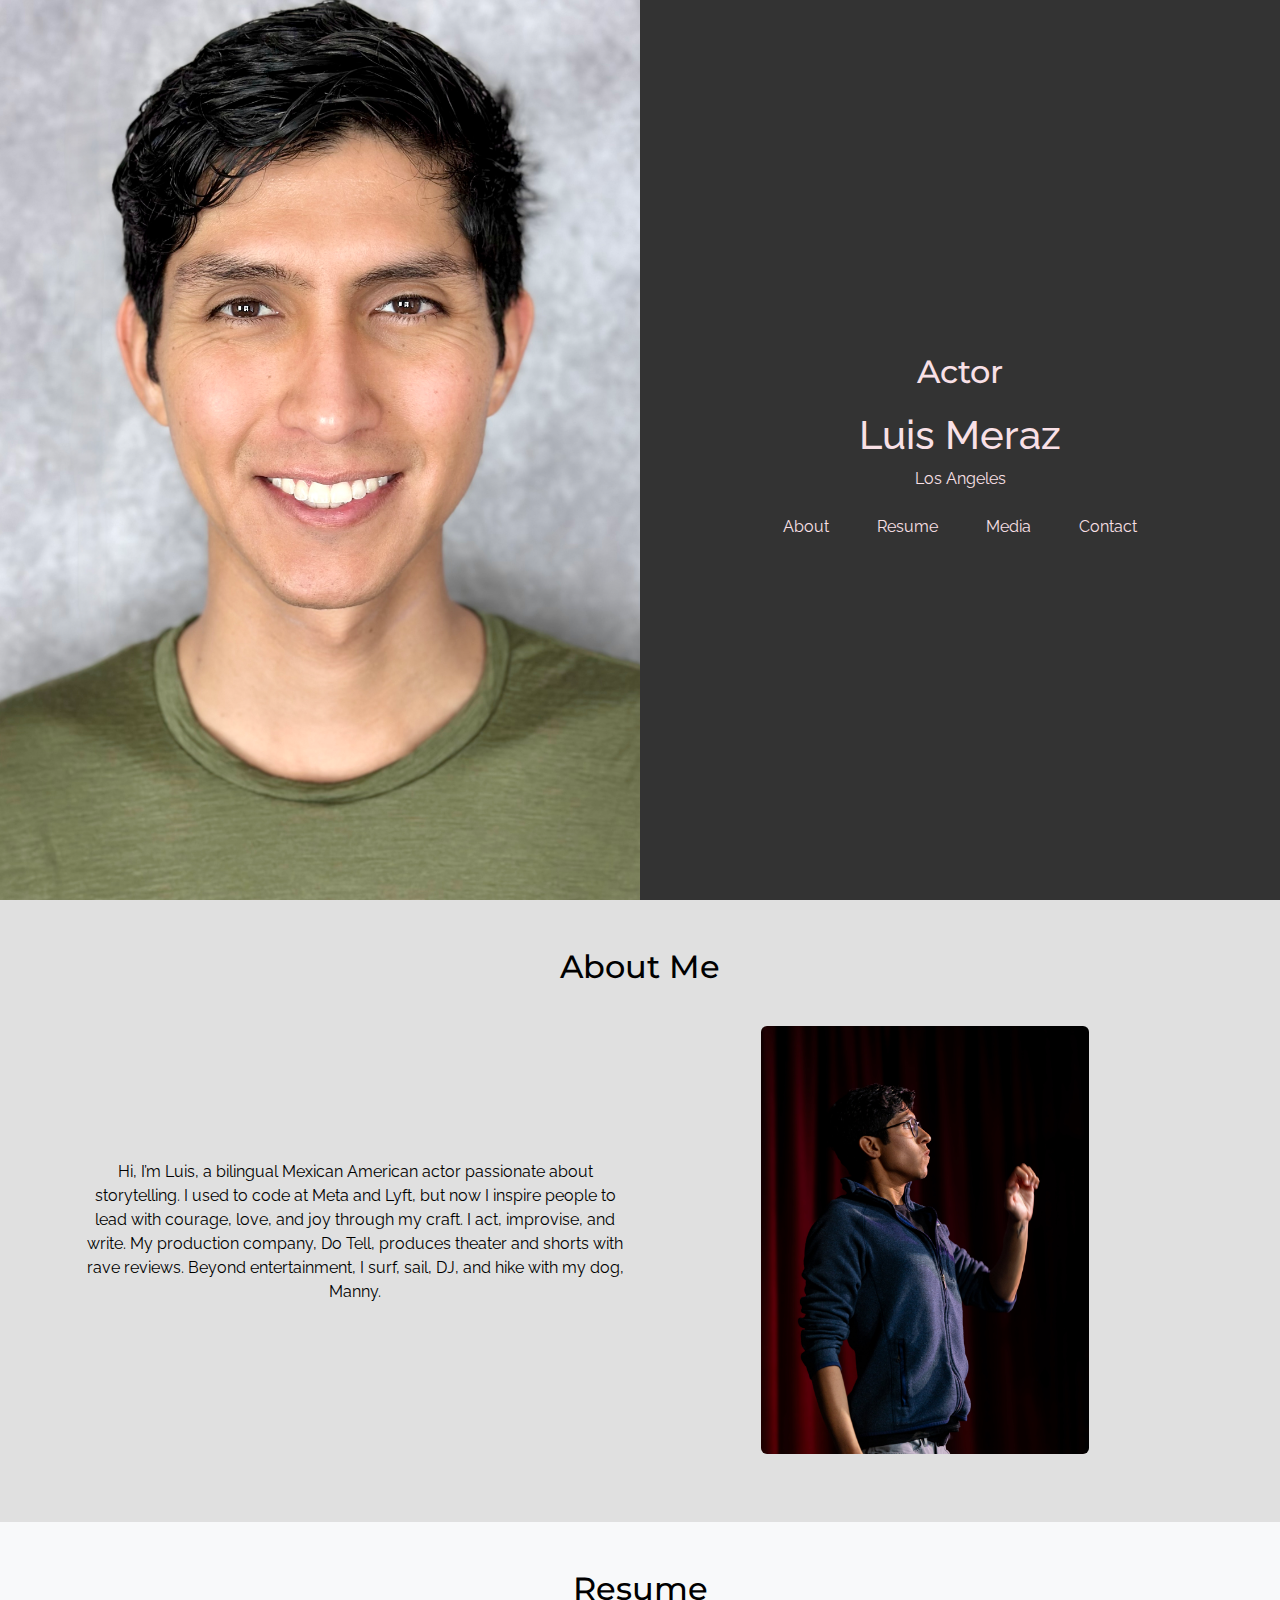
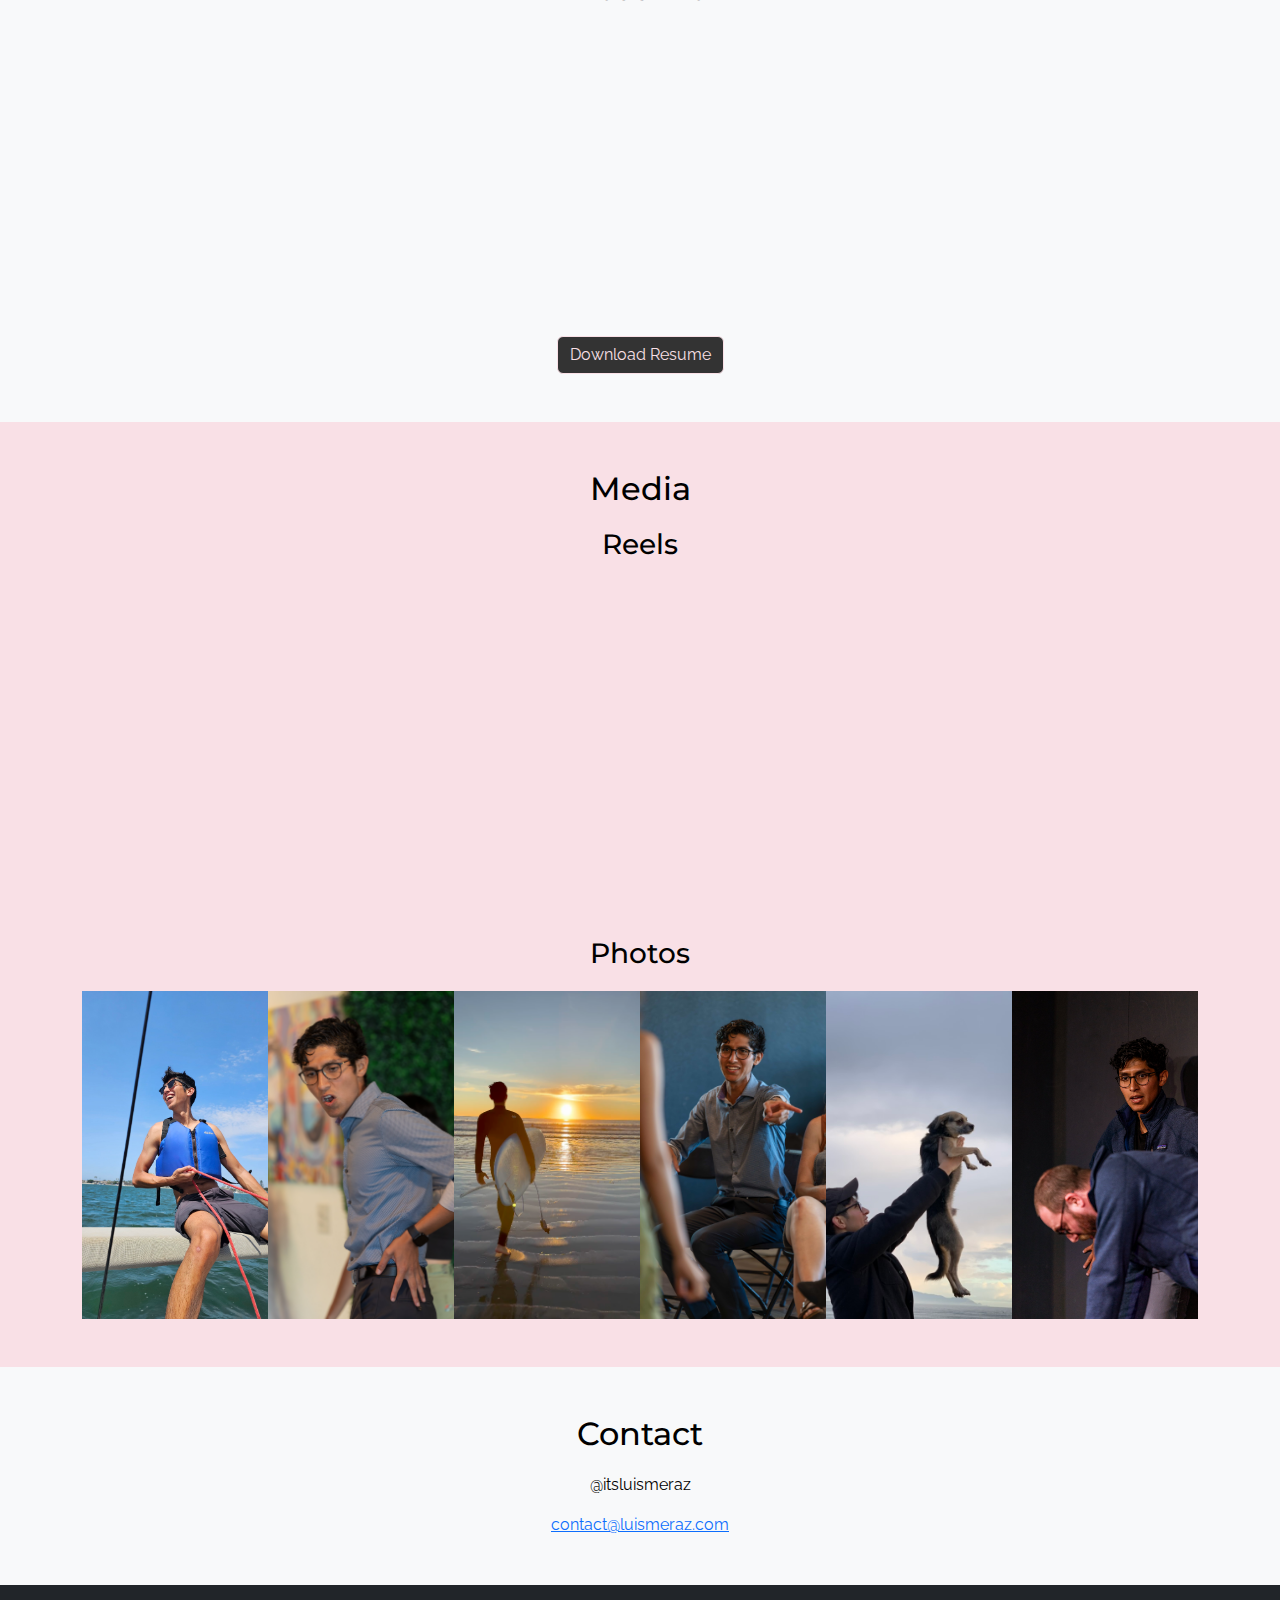
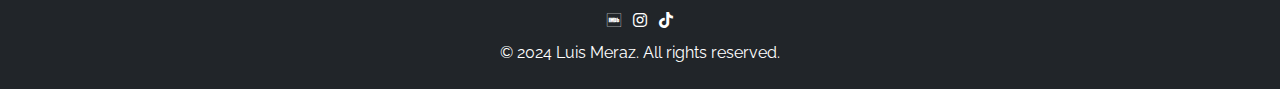
==== commit 9e19c59a: "remove headhots" ====
--- a/index.html
+++ b/index.html
@@ -79,13 +79,13 @@
                   </div>
                </div>
                <!-- Headshots Section -->
-               <div id="headshots">
+               <!-- <div id="headshots">
                   <h3>Headshots</h3>
                   <div class="row">
                      <div class="col-md-6"><a href="images/headshots/luis-meraz-headshot-commercial.jpeg" download></a><img src="images/headshots/luis-meraz-headshot-commercial.jpeg" class="img-fluid rounded headshot-img" alt="Commercial Headshot"></a></div>
                      <div class="col-md-6"><a href="images/headshots/luis-meraz-headshot-theatrical.jpeg" download></a><img src="images/headshots/luis-meraz-headshot-theatrical.jpeg" class="img-fluid rounded headshot-img" alt="Theatrical Headshot"></a></div>
                   </div>
-               </div>
+               </div> -->
                <!-- Photos Section -->
                <div id="Photos" class="mt-5">
                   <h3 class="text-center">Photos</h3>
